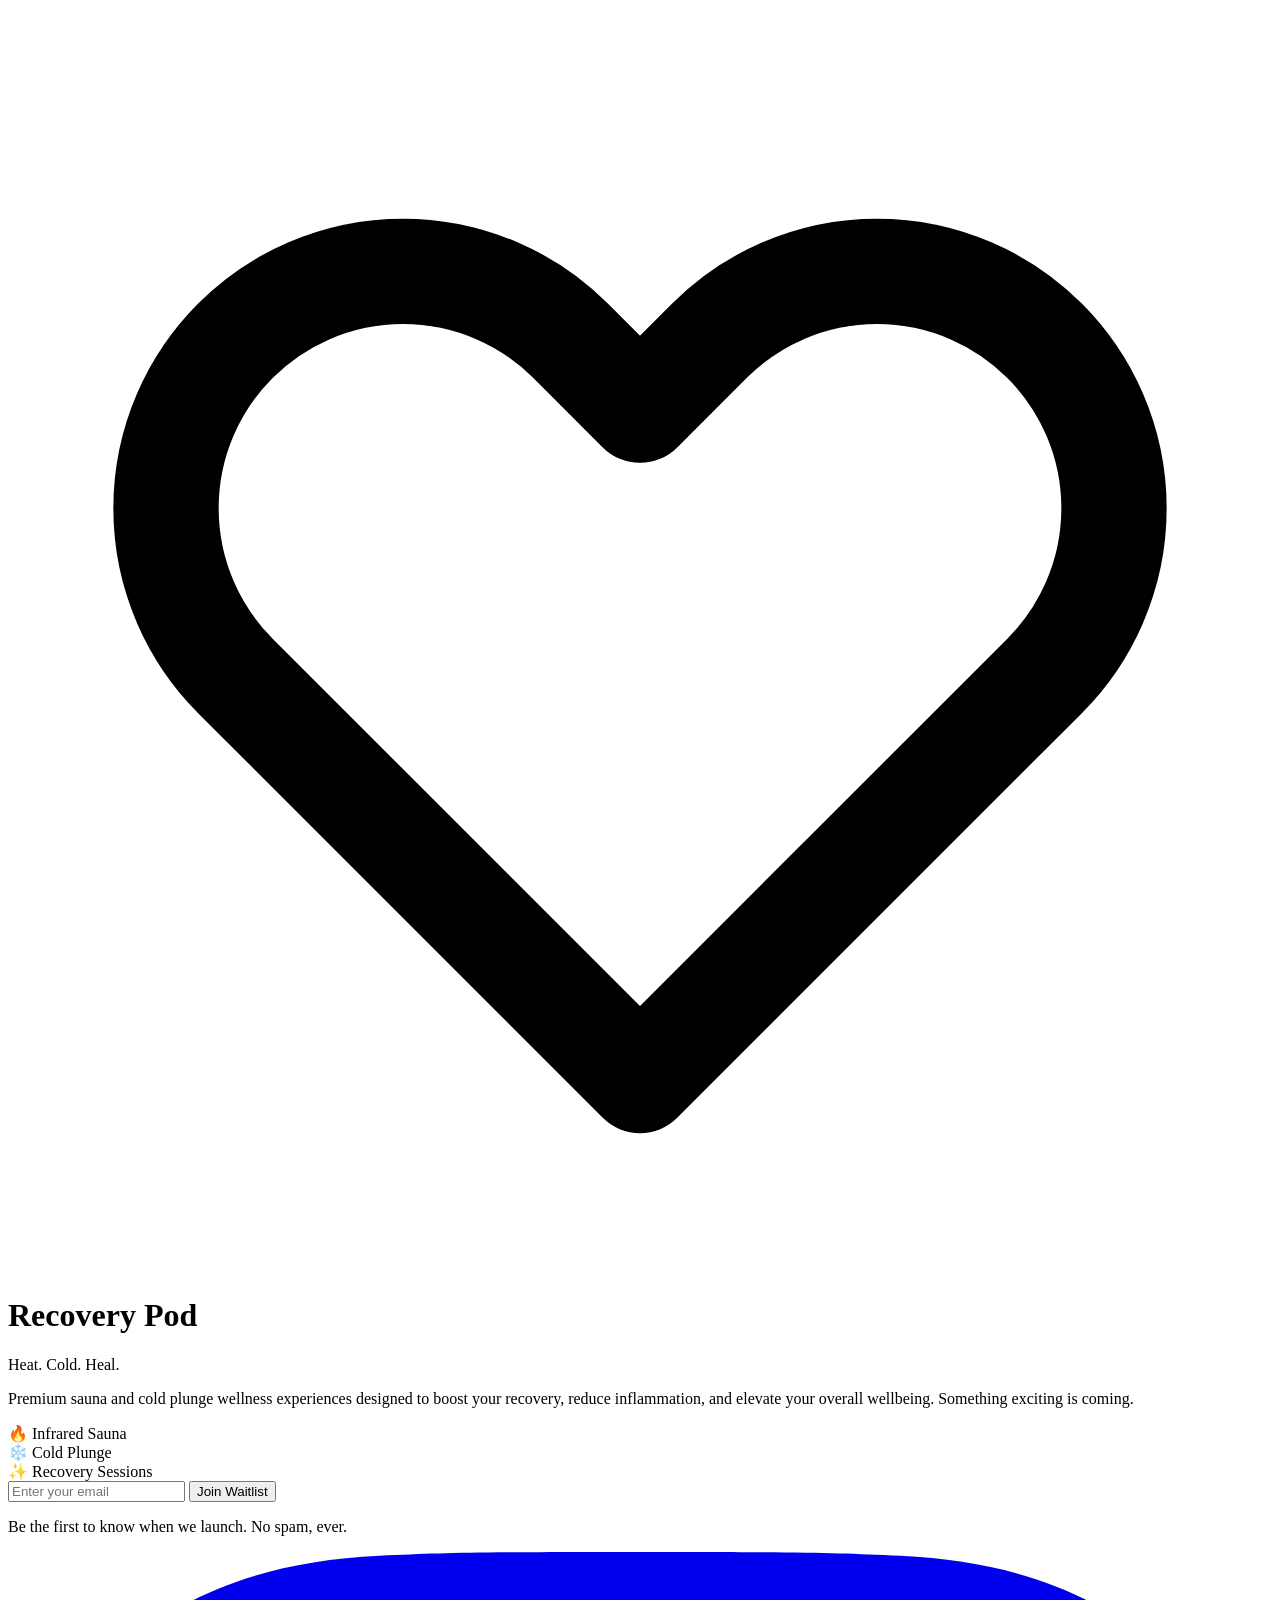
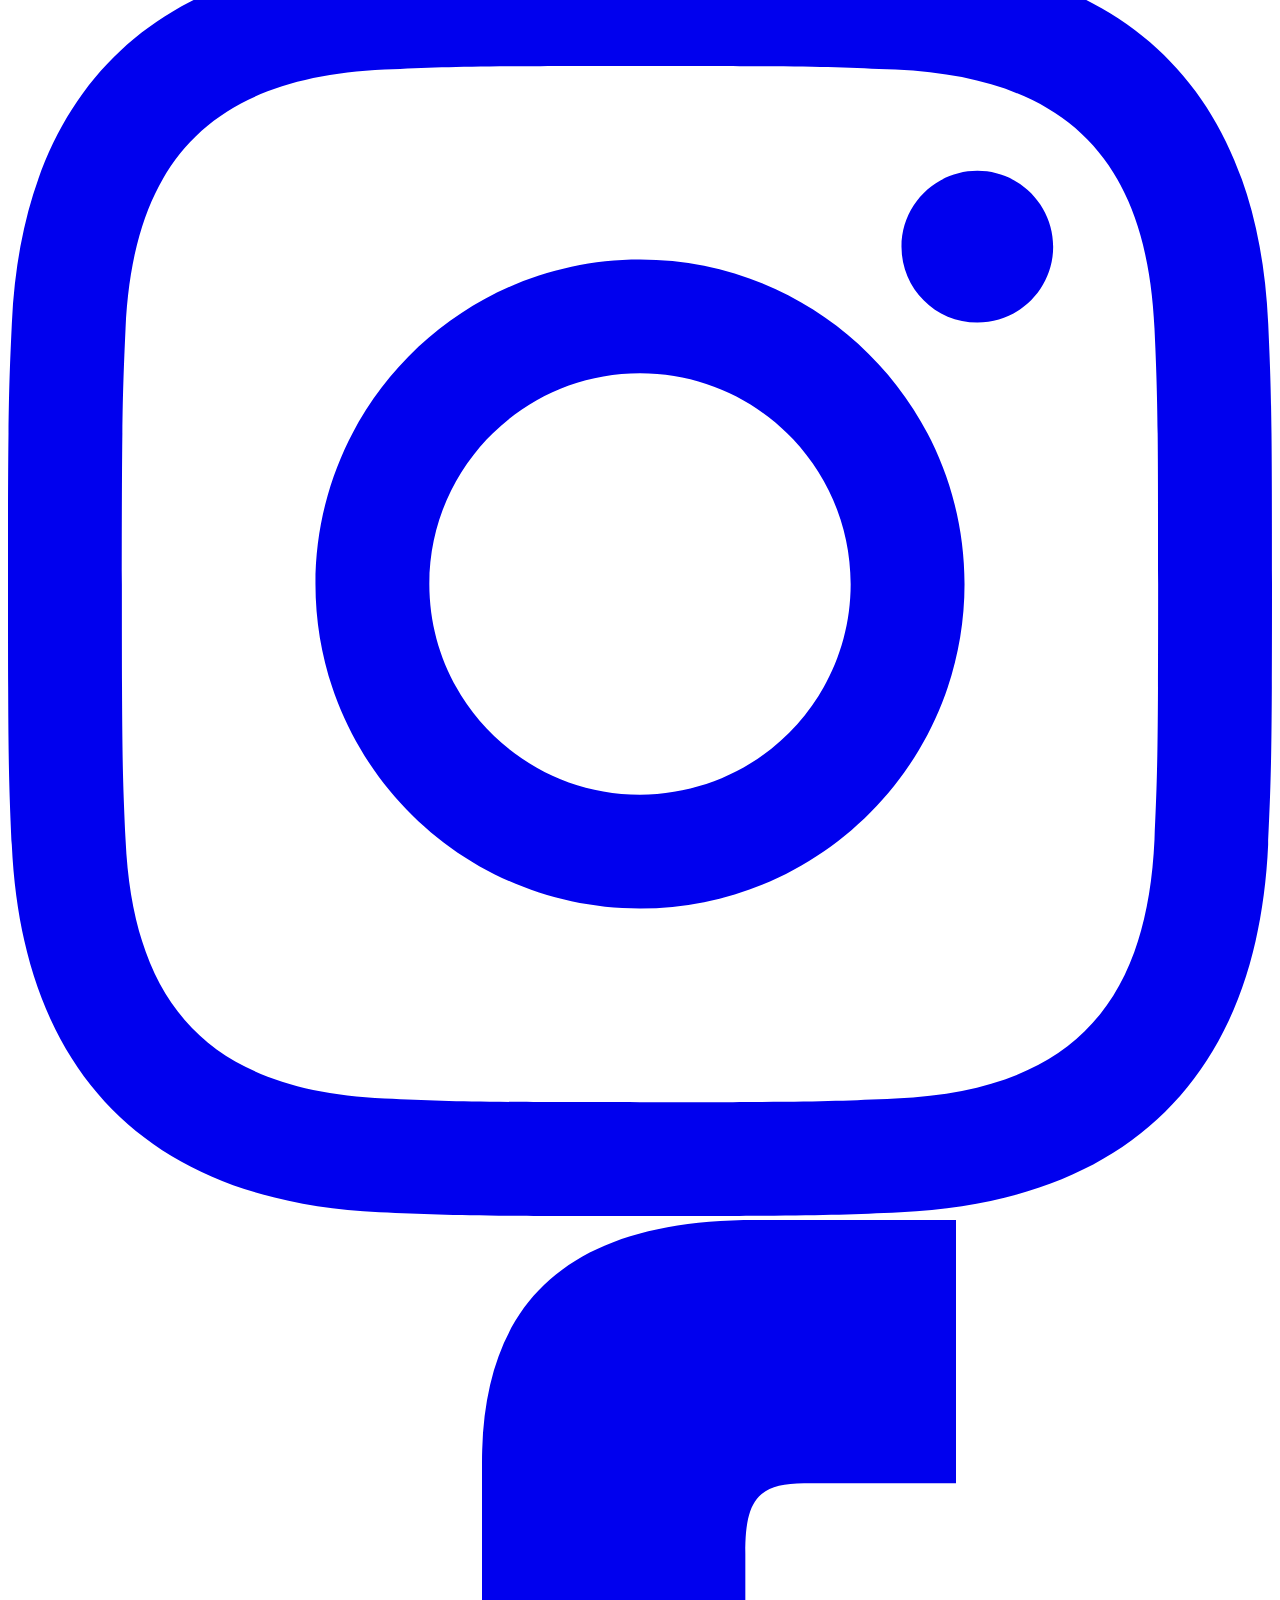
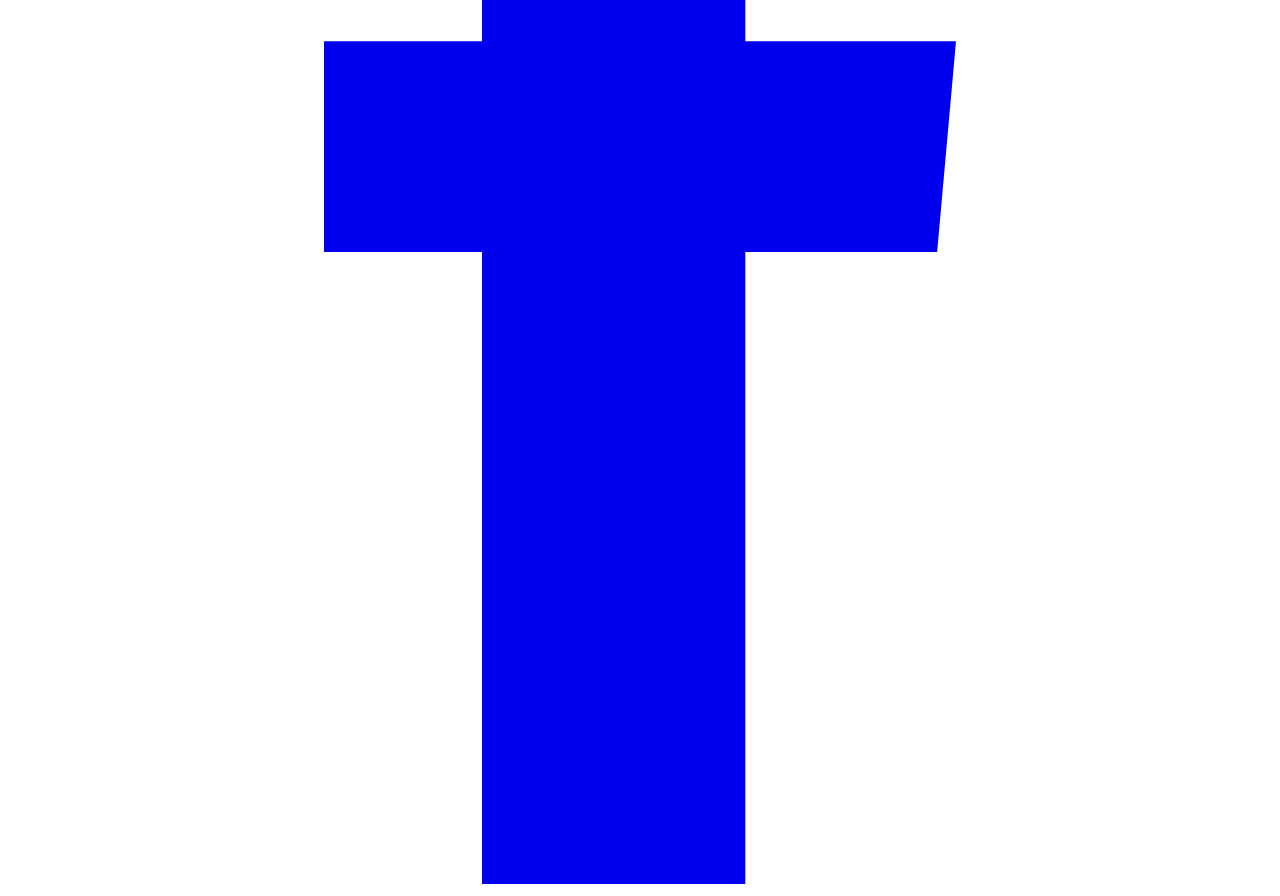
==== index.html @ ea2c0486 "Initial commit: project structure and landing page" ====
<!DOCTYPE html>
<html lang="en">
<head>
  <meta charset="UTF-8">
  <meta name="viewport" content="width=device-width, initial-scale=1.0">
  <meta name="description" content="Recovery Pod - Premium sauna and cold plunge wellness experiences. Boost recovery, reduce inflammation, and elevate your wellbeing.">
  <meta name="theme-color" content="#66B9A3">

  <title>Recovery Pod | Sauna & Cold Plunge Wellness</title>

  <!-- Fonts -->
  <link rel="preconnect" href="https://fonts.googleapis.com">
  <link rel="preconnect" href="https://fonts.gstatic.com" crossorigin>
  <link href="https://fonts.googleapis.com/css2?family=Inter:wght@400;500;700&family=Playfair+Display:wght@700&display=swap" rel="stylesheet">

  <!-- Styles -->
  <link rel="stylesheet" href="css/main.css">
</head>
<body>
  <main class="landing">
    <div class="landing__content">
      <!-- Logo Icon -->
      <div class="landing__icon">
        <svg xmlns="http://www.w3.org/2000/svg" fill="none" viewBox="0 0 24 24" stroke="currentColor" stroke-width="2">
          <path stroke-linecap="round" stroke-linejoin="round" d="M4.318 6.318a4.5 4.5 0 000 6.364L12 20.364l7.682-7.682a4.5 4.5 0 00-6.364-6.364L12 7.636l-1.318-1.318a4.5 4.5 0 00-6.364 0z" />
        </svg>
      </div>

      <!-- Title -->
      <h1 class="landing__title">Recovery Pod</h1>
      <p class="landing__tagline">Heat. Cold. Heal.</p>

      <!-- Description -->
      <p class="landing__text">
        Premium sauna and cold plunge wellness experiences designed to boost your recovery,
        reduce inflammation, and elevate your overall wellbeing. Something exciting is coming.
      </p>

      <!-- Features -->
      <div class="landing__features">
        <div class="landing__feature">
          <span class="landing__feature-icon">🔥</span>
          <span>Infrared Sauna</span>
        </div>
        <div class="landing__feature">
          <span class="landing__feature-icon">❄️</span>
          <span>Cold Plunge</span>
        </div>
        <div class="landing__feature">
          <span class="landing__feature-icon">✨</span>
          <span>Recovery Sessions</span>
        </div>
      </div>

      <!-- Email Signup -->
      <form class="landing__form" id="signup-form" name="waitlist" method="POST" data-netlify="true">
        <input type="hidden" name="form-name" value="waitlist">
        <input
          type="email"
          name="email"
          class="landing__input"
          placeholder="Enter your email"
          required
          aria-label="Email address"
        >
        <button type="submit" class="btn btn--secondary landing__submit">
          Join Waitlist
        </button>
      </form>
      <p class="landing__note">Be the first to know when we launch. No spam, ever.</p>

      <!-- Social Links -->
      <div class="landing__social">
        <a href="#" class="landing__social-link" aria-label="Follow us on Instagram">
          <svg xmlns="http://www.w3.org/2000/svg" fill="currentColor" viewBox="0 0 24 24">
            <path d="M12 2.163c3.204 0 3.584.012 4.85.07 3.252.148 4.771 1.691 4.919 4.919.058 1.265.069 1.645.069 4.849 0 3.205-.012 3.584-.069 4.849-.149 3.225-1.664 4.771-4.919 4.919-1.266.058-1.644.07-4.85.07-3.204 0-3.584-.012-4.849-.07-3.26-.149-4.771-1.699-4.919-4.92-.058-1.265-.07-1.644-.07-4.849 0-3.204.013-3.583.07-4.849.149-3.227 1.664-4.771 4.919-4.919 1.266-.057 1.645-.069 4.849-.069zm0-2.163c-3.259 0-3.667.014-4.947.072-4.358.2-6.78 2.618-6.98 6.98-.059 1.281-.073 1.689-.073 4.948 0 3.259.014 3.668.072 4.948.2 4.358 2.618 6.78 6.98 6.98 1.281.058 1.689.072 4.948.072 3.259 0 3.668-.014 4.948-.072 4.354-.2 6.782-2.618 6.979-6.98.059-1.28.073-1.689.073-4.948 0-3.259-.014-3.667-.072-4.947-.196-4.354-2.617-6.78-6.979-6.98-1.281-.059-1.69-.073-4.949-.073zm0 5.838c-3.403 0-6.162 2.759-6.162 6.162s2.759 6.163 6.162 6.163 6.162-2.759 6.162-6.163c0-3.403-2.759-6.162-6.162-6.162zm0 10.162c-2.209 0-4-1.79-4-4 0-2.209 1.791-4 4-4s4 1.791 4 4c0 2.21-1.791 4-4 4zm6.406-11.845c-.796 0-1.441.645-1.441 1.44s.645 1.44 1.441 1.44c.795 0 1.439-.645 1.439-1.44s-.644-1.44-1.439-1.44z"/>
          </svg>
        </a>
        <a href="#" class="landing__social-link" aria-label="Follow us on Facebook">
          <svg xmlns="http://www.w3.org/2000/svg" fill="currentColor" viewBox="0 0 24 24">
            <path d="M9 8h-3v4h3v12h5v-12h3.642l.358-4h-4v-1.667c0-.955.192-1.333 1.115-1.333h2.885v-5h-3.808c-3.596 0-5.192 1.583-5.192 4.615v3.385z"/>
          </svg>
        </a>
      </div>
    </div>
  </main>

  <script src="js/main.js"></script>
</body>
</html>
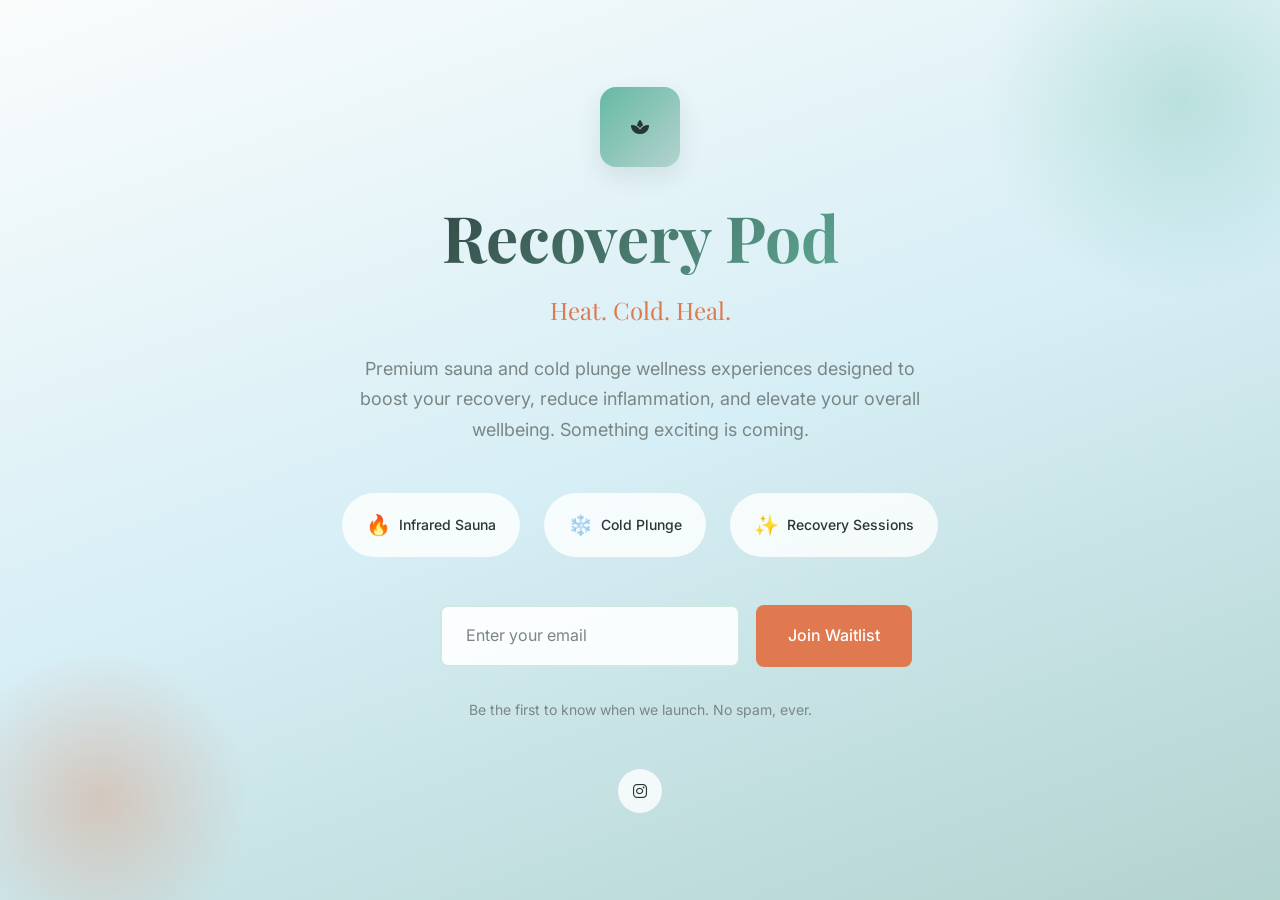
==== commit edbfc143: "Switch to Font Awesome icons, remove Facebook" ====
--- a/index.html
+++ b/index.html
@@ -13,6 +13,9 @@
   <link rel="preconnect" href="https://fonts.gstatic.com" crossorigin>
   <link href="https://fonts.googleapis.com/css2?family=Inter:wght@400;500;700&family=Playfair+Display:wght@700&display=swap" rel="stylesheet">
 
+  <!-- Font Awesome -->
+  <link rel="stylesheet" href="https://cdnjs.cloudflare.com/ajax/libs/font-awesome/6.5.1/css/all.min.css">
+
   <!-- Styles -->
   <link rel="stylesheet" href="css/main.css">
 </head>
@@ -21,9 +24,7 @@
     <div class="landing__content">
       <!-- Logo Icon -->
       <div class="landing__icon">
-        <svg xmlns="http://www.w3.org/2000/svg" fill="none" viewBox="0 0 24 24" stroke="currentColor" stroke-width="2">
-          <path stroke-linecap="round" stroke-linejoin="round" d="M4.318 6.318a4.5 4.5 0 000 6.364L12 20.364l7.682-7.682a4.5 4.5 0 00-6.364-6.364L12 7.636l-1.318-1.318a4.5 4.5 0 00-6.364 0z" />
-        </svg>
+        <i class="fa-solid fa-spa"></i>
       </div>
 
       <!-- Title -->
@@ -72,14 +73,7 @@
       <!-- Social Links -->
       <div class="landing__social">
         <a href="#" class="landing__social-link" aria-label="Follow us on Instagram">
-          <svg xmlns="http://www.w3.org/2000/svg" fill="currentColor" viewBox="0 0 24 24">
-            <path d="M12 2.163c3.204 0 3.584.012 4.85.07 3.252.148 4.771 1.691 4.919 4.919.058 1.265.069 1.645.069 4.849 0 3.205-.012 3.584-.069 4.849-.149 3.225-1.664 4.771-4.919 4.919-1.266.058-1.644.07-4.85.07-3.204 0-3.584-.012-4.849-.07-3.26-.149-4.771-1.699-4.919-4.92-.058-1.265-.07-1.644-.07-4.849 0-3.204.013-3.583.07-4.849.149-3.227 1.664-4.771 4.919-4.919 1.266-.057 1.645-.069 4.849-.069zm0-2.163c-3.259 0-3.667.014-4.947.072-4.358.2-6.78 2.618-6.98 6.98-.059 1.281-.073 1.689-.073 4.948 0 3.259.014 3.668.072 4.948.2 4.358 2.618 6.78 6.98 6.98 1.281.058 1.689.072 4.948.072 3.259 0 3.668-.014 4.948-.072 4.354-.2 6.782-2.618 6.979-6.98.059-1.28.073-1.689.073-4.948 0-3.259-.014-3.667-.072-4.947-.196-4.354-2.617-6.78-6.979-6.98-1.281-.059-1.69-.073-4.949-.073zm0 5.838c-3.403 0-6.162 2.759-6.162 6.162s2.759 6.163 6.162 6.163 6.162-2.759 6.162-6.163c0-3.403-2.759-6.162-6.162-6.162zm0 10.162c-2.209 0-4-1.79-4-4 0-2.209 1.791-4 4-4s4 1.791 4 4c0 2.21-1.791 4-4 4zm6.406-11.845c-.796 0-1.441.645-1.441 1.44s.645 1.44 1.441 1.44c.795 0 1.439-.645 1.439-1.44s-.644-1.44-1.439-1.44z"/>
-          </svg>
-        </a>
-        <a href="#" class="landing__social-link" aria-label="Follow us on Facebook">
-          <svg xmlns="http://www.w3.org/2000/svg" fill="currentColor" viewBox="0 0 24 24">
-            <path d="M9 8h-3v4h3v12h5v-12h3.642l.358-4h-4v-1.667c0-.955.192-1.333 1.115-1.333h2.885v-5h-3.808c-3.596 0-5.192 1.583-5.192 4.615v3.385z"/>
-          </svg>
+          <i class="fa-brands fa-instagram"></i>
         </a>
       </div>
     </div>
--- a/css/main.css
+++ b/css/main.css
@@ -0,0 +1,596 @@
+*,
+*::before,
+*::after {
+  box-sizing: border-box;
+  margin: 0;
+  padding: 0;
+}
+
+html {
+  -webkit-text-size-adjust: 100%;
+  scroll-behavior: smooth;
+}
+
+body {
+  min-height: 100vh;
+  text-rendering: optimizeSpeed;
+  -webkit-font-smoothing: antialiased;
+  -moz-osx-font-smoothing: grayscale;
+}
+
+ul,
+ol {
+  list-style: none;
+}
+
+a {
+  text-decoration: none;
+  color: inherit;
+}
+
+img,
+picture,
+video,
+canvas,
+svg {
+  display: block;
+  max-width: 100%;
+  height: auto;
+}
+
+input,
+button,
+textarea,
+select {
+  font: inherit;
+  color: inherit;
+}
+
+button {
+  cursor: pointer;
+  border: none;
+  background: none;
+}
+
+h1,
+h2,
+h3,
+h4,
+h5,
+h6 {
+  overflow-wrap: break-word;
+}
+
+p {
+  overflow-wrap: break-word;
+}
+
+body {
+  font-family: "Inter", -apple-system, BlinkMacSystemFont, "Segoe UI", Roboto, sans-serif;
+  font-size: 1rem;
+  font-weight: 400;
+  line-height: 1.6;
+  color: #2A3635;
+  background-color: #FFFFFF;
+}
+
+h1, h2, h3, h4, h5, h6 {
+  font-family: "Playfair Display", Georgia, serif;
+  font-weight: 700;
+  line-height: 1.2;
+  color: #2A3635;
+}
+
+h1 {
+  font-size: clamp(2rem, 5vw, 3rem);
+}
+
+h2 {
+  font-size: clamp(1.5rem, 4vw, 2rem);
+}
+
+h3 {
+  font-size: 1.5rem;
+}
+
+a {
+  color: #66B9A3;
+  transition: color 150ms ease;
+}
+a:hover {
+  color: rgb(74.0807174888, 161.9192825112, 138.6367713004);
+}
+
+::selection {
+  background-color: #B3D3CF;
+  color: #2A3635;
+}
+
+:focus-visible {
+  outline: 2px solid #66B9A3;
+  outline-offset: 2px;
+}
+
+.container {
+  width: 100%;
+  max-width: 1200px;
+  margin: 0 auto;
+  padding: 0 1.5rem;
+}
+
+.sr-only {
+  position: absolute;
+  width: 1px;
+  height: 1px;
+  padding: 0;
+  margin: -1px;
+  overflow: hidden;
+  clip: rect(0, 0, 0, 0);
+  white-space: nowrap;
+  border: 0;
+}
+
+.btn {
+  display: inline-flex;
+  align-items: center;
+  justify-content: center;
+  gap: 0.5rem;
+  padding: 1rem 2rem;
+  font-family: "Inter", -apple-system, BlinkMacSystemFont, "Segoe UI", Roboto, sans-serif;
+  font-size: 1rem;
+  font-weight: 500;
+  text-align: center;
+  border-radius: 8px;
+  transition: all 250ms ease;
+}
+.btn--primary {
+  background-color: #66B9A3;
+  color: #FFFFFF;
+}
+.btn--primary:hover {
+  background-color: rgb(77.2825112108, 168.9174887892, 144.6286995516);
+  transform: translateY(-2px);
+  box-shadow: 0 4px 6px rgba(42, 54, 53, 0.07);
+}
+.btn--secondary {
+  background-color: #E07850;
+  color: #FFFFFF;
+}
+.btn--secondary:hover {
+  background-color: rgb(217.8601941748, 93.2621359223, 45.3398058252);
+  transform: translateY(-2px);
+  box-shadow: 0 4px 6px rgba(42, 54, 53, 0.07);
+}
+.btn--outline {
+  background-color: transparent;
+  color: #66B9A3;
+  border: 2px solid #66B9A3;
+}
+.btn--outline:hover {
+  background-color: #66B9A3;
+  color: #FFFFFF;
+}
+.btn--large {
+  padding: 1.5rem 3rem;
+  font-size: 1.125rem;
+}
+
+.card {
+  background: #FFFFFF;
+  border-radius: 16px;
+  box-shadow: 0 4px 6px rgba(42, 54, 53, 0.07);
+  overflow: hidden;
+  transition: transform 250ms ease, box-shadow 250ms ease;
+}
+.card:hover {
+  transform: translateY(-4px);
+  box-shadow: 0 10px 25px rgba(42, 54, 53, 0.1);
+}
+.card__image {
+  width: 100%;
+  aspect-ratio: 16/10;
+  object-fit: cover;
+}
+.card__content {
+  padding: 1.5rem;
+}
+.card__title {
+  font-size: 1.125rem;
+  margin-bottom: 0.5rem;
+}
+.card__text {
+  color: #7A8685;
+  font-size: 0.875rem;
+}
+
+.feature-list {
+  display: flex;
+  flex-direction: column;
+  gap: 1rem;
+}
+.feature-list__item {
+  display: flex;
+  align-items: flex-start;
+  gap: 1rem;
+}
+.feature-list__icon {
+  flex-shrink: 0;
+  width: 24px;
+  height: 24px;
+  color: #66B9A3;
+}
+
+.badge {
+  display: inline-block;
+  padding: 0.5rem 1rem;
+  font-size: 0.875rem;
+  font-weight: 500;
+  border-radius: 9999px;
+  background-color: #B3D3CF;
+  color: #2A3635;
+}
+
+.form-group {
+  margin-bottom: 1.5rem;
+}
+
+.form-label {
+  display: block;
+  margin-bottom: 0.5rem;
+  font-weight: 500;
+  color: #2A3635;
+}
+
+.form-input,
+.form-select,
+.form-textarea {
+  width: 100%;
+  padding: 1rem;
+  font-size: 1rem;
+  border: 2px solid #C5CDCC;
+  border-radius: 8px;
+  background-color: #FFFFFF;
+  transition: border-color 150ms ease, box-shadow 150ms ease;
+}
+.form-input:focus,
+.form-select:focus,
+.form-textarea:focus {
+  border-color: #66B9A3;
+  box-shadow: 0 0 0 3px rgba(102, 185, 163, 0.15);
+  outline: none;
+}
+.form-input::placeholder,
+.form-select::placeholder,
+.form-textarea::placeholder {
+  color: #7A8685;
+}
+
+.form-textarea {
+  min-height: 120px;
+  resize: vertical;
+}
+
+.header {
+  position: fixed;
+  top: 0;
+  left: 0;
+  right: 0;
+  z-index: 100;
+  padding: 1rem 0;
+  background-color: rgba(255, 255, 255, 0.95);
+  backdrop-filter: blur(10px);
+  transition: box-shadow 250ms ease;
+}
+.header--scrolled {
+  box-shadow: 0 4px 6px rgba(42, 54, 53, 0.07);
+}
+.header__inner {
+  display: flex;
+  align-items: center;
+  justify-content: space-between;
+}
+
+.logo {
+  font-family: "Playfair Display", Georgia, serif;
+  font-size: 1.5rem;
+  font-weight: 700;
+  color: #66B9A3;
+}
+
+.nav__list {
+  display: flex;
+  align-items: center;
+  gap: 2rem;
+}
+.nav__link {
+  font-weight: 500;
+  color: #2A3635;
+  transition: color 150ms ease;
+}
+.nav__link:hover {
+  color: #66B9A3;
+}
+
+.hero {
+  min-height: 100vh;
+  display: flex;
+  align-items: center;
+  padding: 5rem 0;
+  background: linear-gradient(135deg, #FAFCFC 0%, #D6EEF5 100%);
+}
+.hero__content {
+  max-width: 700px;
+}
+.hero__tagline {
+  display: inline-block;
+  margin-bottom: 1.5rem;
+  padding: 0.5rem 1rem;
+  font-size: 0.875rem;
+  font-weight: 500;
+  color: #E07850;
+  background-color: rgba(224, 120, 80, 0.1);
+  border-radius: 9999px;
+}
+.hero__title {
+  margin-bottom: 1.5rem;
+}
+.hero__title span {
+  color: #66B9A3;
+}
+.hero__text {
+  font-size: 1.125rem;
+  color: #7A8685;
+  margin-bottom: 2rem;
+  max-width: 550px;
+}
+.hero__actions {
+  display: flex;
+  flex-wrap: wrap;
+  gap: 1rem;
+}
+
+.section {
+  padding: 5rem 0;
+}
+.section--teal {
+  background-color: #B3D3CF;
+}
+.section--ice {
+  background-color: #D6EEF5;
+}
+.section__header {
+  text-align: center;
+  max-width: 600px;
+  margin: 0 auto 3rem;
+}
+.section__title {
+  margin-bottom: 1rem;
+}
+.section__subtitle {
+  color: #7A8685;
+  font-size: 1.125rem;
+}
+
+.services-grid {
+  display: grid;
+  grid-template-columns: repeat(auto-fit, minmax(280px, 1fr));
+  gap: 2rem;
+}
+
+.footer {
+  padding: 3rem 0;
+  background-color: #2A3635;
+  color: #FFFFFF;
+}
+.footer__inner {
+  display: flex;
+  flex-direction: column;
+  align-items: center;
+  gap: 1.5rem;
+  text-align: center;
+}
+.footer__logo {
+  color: #66B9A3;
+}
+.footer__text {
+  color: #C5CDCC;
+  font-size: 0.875rem;
+}
+.footer__social {
+  display: flex;
+  gap: 1rem;
+}
+.footer__social-link {
+  display: flex;
+  align-items: center;
+  justify-content: center;
+  width: 40px;
+  height: 40px;
+  border-radius: 9999px;
+  background-color: rgba(255, 255, 255, 0.1);
+  color: #FFFFFF;
+  transition: background-color 150ms ease;
+}
+.footer__social-link:hover {
+  background-color: #66B9A3;
+}
+
+.landing {
+  min-height: 100vh;
+  display: flex;
+  flex-direction: column;
+  align-items: center;
+  justify-content: center;
+  padding: 2rem;
+  text-align: center;
+  background: linear-gradient(160deg, #FAFCFC 0%, #D6EEF5 50%, #B3D3CF 100%);
+  position: relative;
+  overflow: hidden;
+}
+.landing::before, .landing::after {
+  content: "";
+  position: absolute;
+  border-radius: 50%;
+  opacity: 0.3;
+  pointer-events: none;
+}
+.landing::before {
+  width: 400px;
+  height: 400px;
+  background: radial-gradient(circle, #66B9A3 0%, transparent 70%);
+  top: -100px;
+  right: -100px;
+}
+.landing::after {
+  width: 300px;
+  height: 300px;
+  background: radial-gradient(circle, #E07850 0%, transparent 70%);
+  bottom: -50px;
+  left: -50px;
+}
+.landing__content {
+  position: relative;
+  z-index: 1;
+  max-width: 600px;
+}
+.landing__icon {
+  display: flex;
+  align-items: center;
+  justify-content: center;
+  width: 80px;
+  height: 80px;
+  margin: 0 auto 2rem;
+  background: linear-gradient(135deg, #66B9A3, #B3D3CF);
+  border-radius: 16px;
+  box-shadow: 0 10px 25px rgba(42, 54, 53, 0.1);
+}
+.landing__icon svg {
+  width: 40px;
+  height: 40px;
+  color: #FFFFFF;
+}
+.landing__title {
+  font-size: clamp(2.5rem, 6vw, 4rem);
+  margin-bottom: 1rem;
+  background: linear-gradient(135deg, #2A3635 0%, #66B9A3 100%);
+  -webkit-background-clip: text;
+  -webkit-text-fill-color: transparent;
+  background-clip: text;
+}
+.landing__tagline {
+  font-family: "Playfair Display", Georgia, serif;
+  font-size: 1.5rem;
+  color: #E07850;
+  margin-bottom: 1.5rem;
+}
+.landing__text {
+  font-size: 1.125rem;
+  color: #7A8685;
+  margin-bottom: 3rem;
+  line-height: 1.7;
+}
+.landing__features {
+  display: flex;
+  flex-wrap: wrap;
+  justify-content: center;
+  gap: 1.5rem;
+  margin-bottom: 3rem;
+}
+.landing__feature {
+  display: flex;
+  align-items: center;
+  gap: 0.5rem;
+  padding: 1rem 1.5rem;
+  background: rgba(255, 255, 255, 0.8);
+  border-radius: 9999px;
+  font-size: 0.875rem;
+  font-weight: 500;
+  color: #2A3635;
+  backdrop-filter: blur(5px);
+}
+.landing__feature-icon {
+  font-size: 1.25rem;
+}
+.landing__form {
+  display: flex;
+  flex-direction: column;
+  gap: 1rem;
+  max-width: 400px;
+  margin: 0 auto 2rem;
+}
+.landing__input {
+  flex: 1;
+  padding: 1rem 1.5rem;
+  font-size: 1rem;
+  border: 2px solid rgba(102, 185, 163, 0.3);
+  border-radius: 8px;
+  background: rgba(255, 255, 255, 0.9);
+  transition: border-color 150ms ease, box-shadow 150ms ease;
+}
+.landing__input:focus {
+  border-color: #66B9A3;
+  box-shadow: 0 0 0 3px rgba(102, 185, 163, 0.15);
+  outline: none;
+}
+.landing__input::placeholder {
+  color: #7A8685;
+}
+.landing__submit {
+  white-space: nowrap;
+}
+.landing__note {
+  font-size: 0.875rem;
+  color: #7A8685;
+}
+.landing__social {
+  display: flex;
+  justify-content: center;
+  gap: 1rem;
+  margin-top: 3rem;
+}
+.landing__social-link {
+  display: flex;
+  align-items: center;
+  justify-content: center;
+  width: 44px;
+  height: 44px;
+  border-radius: 9999px;
+  background: rgba(255, 255, 255, 0.8);
+  color: #2A3635;
+  transition: all 150ms ease;
+  backdrop-filter: blur(5px);
+}
+.landing__social-link:hover {
+  background: #66B9A3;
+  color: #FFFFFF;
+  transform: translateY(-2px);
+}
+.landing__social-link svg {
+  width: 20px;
+  height: 20px;
+}
+
+@media (min-width: 576px) {
+  .landing__form {
+    flex-direction: row;
+  }
+}
+@media (max-width: 768px) {
+  .hero {
+    padding-top: 100px;
+    text-align: center;
+  }
+  .hero__content {
+    margin: 0 auto;
+  }
+  .hero__text {
+    margin-left: auto;
+    margin-right: auto;
+  }
+  .hero__actions {
+    justify-content: center;
+  }
+  .nav {
+    display: none;
+  }
+}/*# sourceMappingURL=main.css.map */
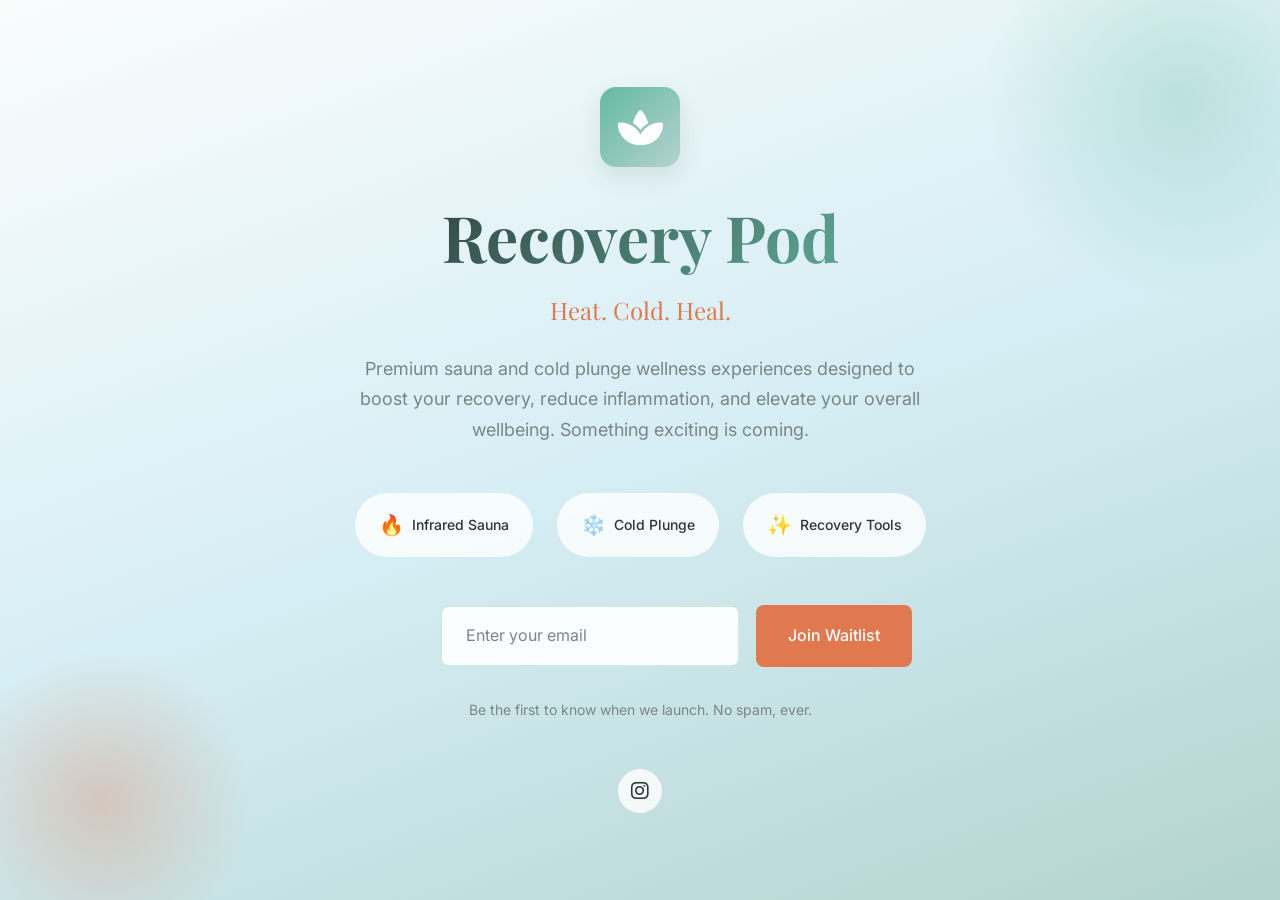
==== commit f87d3406: "Updated Instagram link" ====
--- a/index.html
+++ b/index.html
@@ -49,7 +49,7 @@
         </div>
         <div class="landing__feature">
           <span class="landing__feature-icon">✨</span>
-          <span>Recovery Sessions</span>
+          <span>Recovery Tools</span>
         </div>
       </div>
 
@@ -72,7 +72,7 @@
 
       <!-- Social Links -->
       <div class="landing__social">
-        <a href="#" class="landing__social-link" aria-label="Follow us on Instagram">
+        <a href="https://www.instagram.com/therecoverypodcontrasttherapy" class="landing__social-link" aria-label="Follow us on Instagram">
           <i class="fa-brands fa-instagram"></i>
         </a>
       </div>
--- a/css/main.css
+++ b/css/main.css
@@ -463,10 +463,7 @@
   background: linear-gradient(135deg, #66B9A3, #B3D3CF);
   border-radius: 16px;
   box-shadow: 0 10px 25px rgba(42, 54, 53, 0.1);
-}
-.landing__icon svg {
-  width: 40px;
-  height: 40px;
+  font-size: 2.5rem;
   color: #FFFFFF;
 }
 .landing__title {
@@ -559,15 +556,12 @@
   color: #2A3635;
   transition: all 150ms ease;
   backdrop-filter: blur(5px);
+  font-size: 1.25rem;
 }
 .landing__social-link:hover {
   background: #66B9A3;
   color: #FFFFFF;
   transform: translateY(-2px);
-}
-.landing__social-link svg {
-  width: 20px;
-  height: 20px;
 }
 
 @media (min-width: 576px) {
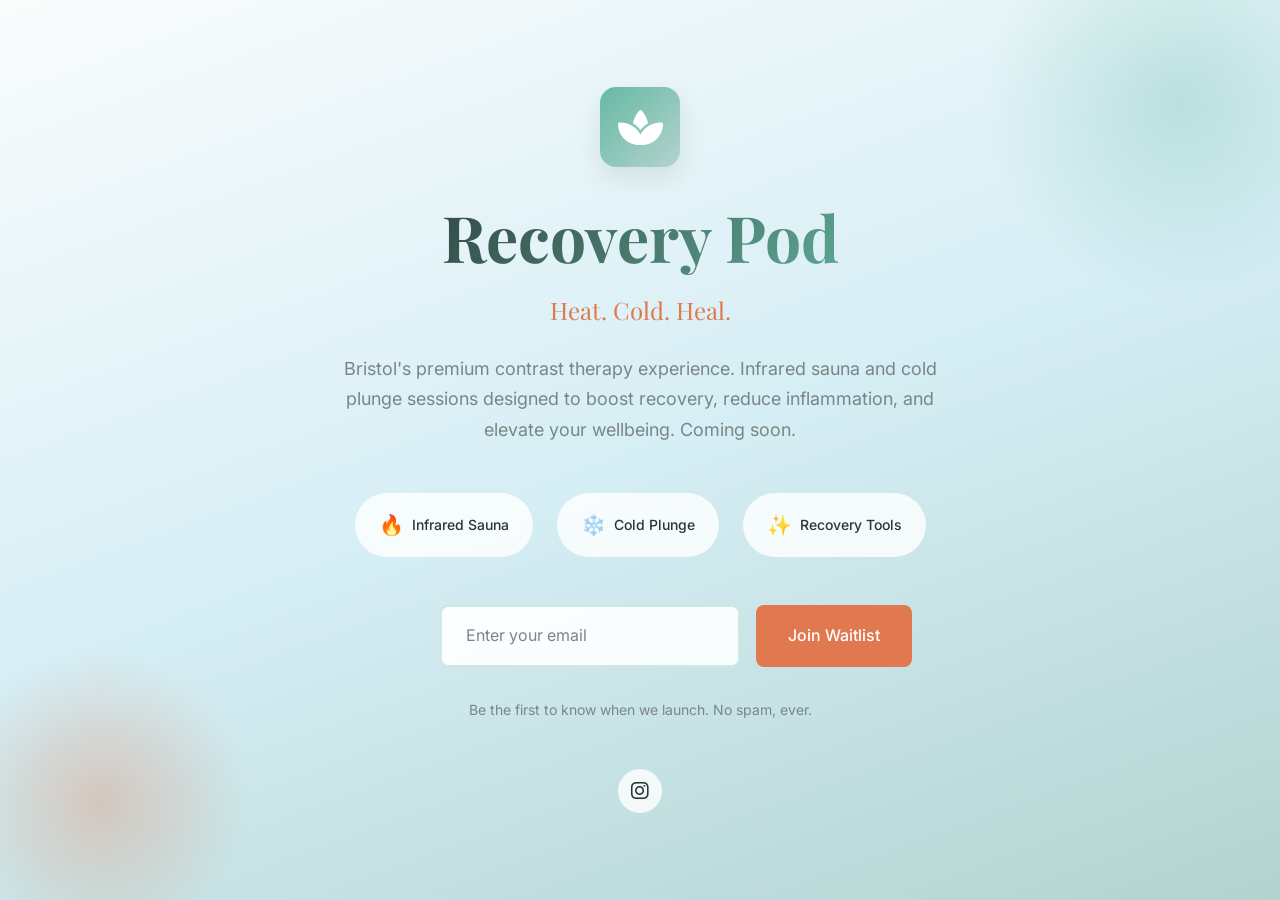
==== commit 35dd3bff: "Add SEO meta tags, structured data, robots.txt and sitemap" ====
--- a/index.html
+++ b/index.html
@@ -1,12 +1,39 @@
 <!DOCTYPE html>
-<html lang="en">
+<html lang="en-GB">
 <head>
   <meta charset="UTF-8">
   <meta name="viewport" content="width=device-width, initial-scale=1.0">
-  <meta name="description" content="Recovery Pod - Premium sauna and cold plunge wellness experiences. Boost recovery, reduce inflammation, and elevate your wellbeing.">
+
+  <!-- Primary Meta Tags -->
+  <title>Recovery Pod Bristol | Sauna & Cold Plunge Contrast Therapy</title>
+  <meta name="description" content="Bristol's premium sauna and cold plunge contrast therapy. Infrared sauna, ice baths, and recovery sessions to reduce inflammation, boost recovery, and elevate wellbeing.">
+  <meta name="keywords" content="sauna Bristol, cold plunge Bristol, contrast therapy Bristol, ice bath Bristol, infrared sauna Bristol, recovery Bristol, wellness Bristol, cold water therapy">
+  <meta name="author" content="Recovery Pod">
   <meta name="theme-color" content="#66B9A3">
 
-  <title>Recovery Pod | Sauna & Cold Plunge Wellness</title>
+  <!-- Geo Tags for Local SEO -->
+  <meta name="geo.region" content="GB-BST">
+  <meta name="geo.placename" content="Bristol">
+  <meta name="geo.position" content="51.4545;-2.5879">
+  <meta name="ICBM" content="51.4545, -2.5879">
+
+  <!-- Canonical URL (update when you have final domain) -->
+  <link rel="canonical" href="https://recoverypod.jamesiles.uk/">
+
+  <!-- Open Graph / Facebook -->
+  <meta property="og:type" content="website">
+  <meta property="og:url" content="https://recoverypod.jamesiles.uk/">
+  <meta property="og:title" content="Recovery Pod Bristol | Sauna & Cold Plunge Contrast Therapy">
+  <meta property="og:description" content="Bristol's premium sauna and cold plunge contrast therapy. Infrared sauna, ice baths, and recovery sessions to boost your wellbeing.">
+  <meta property="og:image" content="https://recoverypod.jamesiles.uk/assets/images/og-image.jpg">
+  <meta property="og:locale" content="en_GB">
+
+  <!-- Twitter -->
+  <meta name="twitter:card" content="summary_large_image">
+  <meta name="twitter:url" content="https://recoverypod.jamesiles.uk/">
+  <meta name="twitter:title" content="Recovery Pod Bristol | Sauna & Cold Plunge Contrast Therapy">
+  <meta name="twitter:description" content="Bristol's premium sauna and cold plunge contrast therapy. Infrared sauna, ice baths, and recovery sessions to boost your wellbeing.">
+  <meta name="twitter:image" content="https://recoverypod.jamesiles.uk/assets/images/og-image.jpg">
 
   <!-- Fonts -->
   <link rel="preconnect" href="https://fonts.googleapis.com">
@@ -18,6 +45,43 @@
 
   <!-- Styles -->
   <link rel="stylesheet" href="css/main.css">
+
+  <!-- Structured Data - LocalBusiness -->
+  <script type="application/ld+json">
+  {
+    "@context": "https://schema.org",
+    "@type": "HealthAndBeautyBusiness",
+    "name": "Recovery Pod",
+    "description": "Premium sauna and cold plunge contrast therapy in Bristol. Infrared sauna, ice baths, and recovery sessions.",
+    "url": "https://recoverypod.jamesiles.uk/",
+    "logo": "https://recoverypod.jamesiles.uk/assets/images/logo.png",
+    "image": "https://recoverypod.jamesiles.uk/assets/images/og-image.jpg",
+    "address": {
+      "@type": "PostalAddress",
+      "addressLocality": "Bristol",
+      "addressRegion": "Bristol",
+      "addressCountry": "GB"
+    },
+    "geo": {
+      "@type": "GeoCoordinates",
+      "latitude": 51.4545,
+      "longitude": -2.5879
+    },
+    "areaServed": {
+      "@type": "City",
+      "name": "Bristol"
+    },
+    "sameAs": [
+      "https://www.instagram.com/therecoverypodcontrasttherapy"
+    ],
+    "openingHoursSpecification": {
+      "@type": "OpeningHoursSpecification",
+      "dayOfWeek": ["Monday", "Tuesday", "Wednesday", "Thursday", "Friday", "Saturday", "Sunday"]
+    },
+    "priceRange": "££",
+    "keywords": "sauna, cold plunge, contrast therapy, ice bath, infrared sauna, recovery, wellness, Bristol"
+  }
+  </script>
 </head>
 <body>
   <main class="landing">
@@ -33,8 +97,8 @@
 
       <!-- Description -->
       <p class="landing__text">
-        Premium sauna and cold plunge wellness experiences designed to boost your recovery,
-        reduce inflammation, and elevate your overall wellbeing. Something exciting is coming.
+        Bristol's premium contrast therapy experience. Infrared sauna and cold plunge sessions
+        designed to boost recovery, reduce inflammation, and elevate your wellbeing. Coming soon.
       </p>
 
       <!-- Features -->
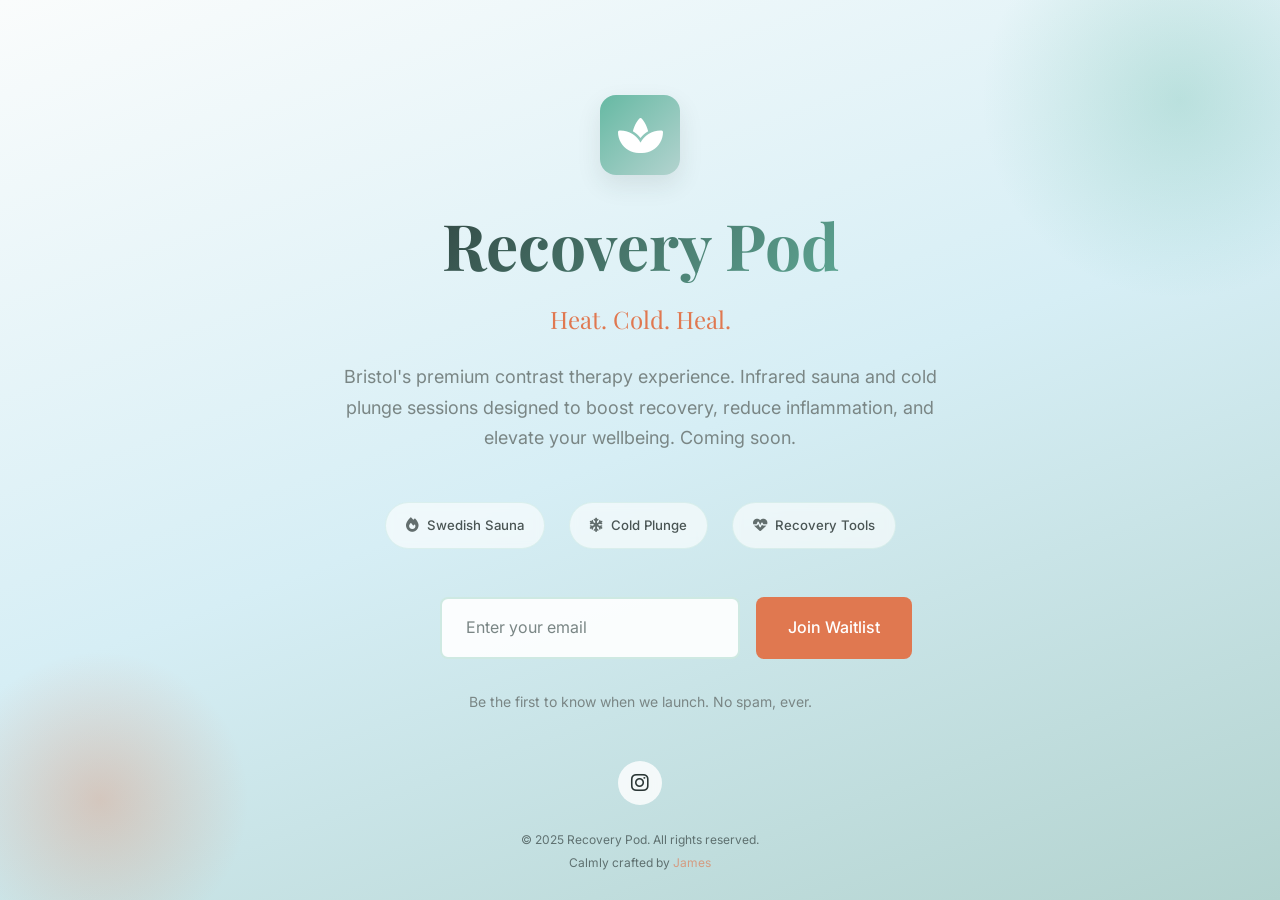
==== commit 0603841b: "Changed wording on pills, updated icons and colors and added footer" ====
--- a/index.html
+++ b/index.html
@@ -104,15 +104,15 @@
       <!-- Features -->
       <div class="landing__features">
         <div class="landing__feature">
-          <span class="landing__feature-icon">🔥</span>
-          <span>Infrared Sauna</span>
+          <i class="fa-solid fa-fire landing__feature-icon"></i>
+          <span>Swedish Sauna</span>
         </div>
         <div class="landing__feature">
-          <span class="landing__feature-icon">❄️</span>
+          <i class="fa-solid fa-snowflake landing__feature-icon"></i>
           <span>Cold Plunge</span>
         </div>
         <div class="landing__feature">
-          <span class="landing__feature-icon">✨</span>
+          <i class="fa-solid fa-heart-pulse landing__feature-icon"></i>
           <span>Recovery Tools</span>
         </div>
       </div>
@@ -141,6 +141,12 @@
         </a>
       </div>
     </div>
+
+    <!-- Footer -->
+    <footer class="landing__footer">
+      <p>&copy; 2025 Recovery Pod. All rights reserved.</p>
+      <p>Calmly crafted by <a href="https://jamesiles.uk" target="_blank">James</a></p>
+    </footer>
   </main>
 
   <script src="js/main.js"></script>
--- a/css/main.css
+++ b/css/main.css
@@ -497,16 +497,19 @@
   display: flex;
   align-items: center;
   gap: 0.5rem;
-  padding: 1rem 1.5rem;
-  background: rgba(255, 255, 255, 0.8);
+  padding: 0.75rem 1.25rem;
+  background: rgba(255, 255, 255, 0.6);
   border-radius: 9999px;
-  font-size: 0.875rem;
+  font-size: 0.825rem;
   font-weight: 500;
-  color: #2A3635;
+  color: #4A5554;
   backdrop-filter: blur(5px);
+  border: 1px solid rgba(102, 185, 163, 0.15);
 }
 .landing__feature-icon {
-  font-size: 1.25rem;
+  font-size: 0.9rem;
+  color: #4A5554;
+  opacity: 0.85;
 }
 .landing__form {
   display: flex;
@@ -562,6 +565,27 @@
   background: #66B9A3;
   color: #FFFFFF;
   transform: translateY(-2px);
+}
+.landing__footer {
+  position: absolute;
+  bottom: 1.5rem;
+  left: 0;
+  right: 0;
+  text-align: center;
+  font-size: 0.75rem;
+  color: #2A3635;
+  opacity: 0.65;
+}
+.landing__footer p {
+  margin: 0.25rem 0;
+}
+.landing__footer a {
+  color: #E07850;
+  text-decoration: none;
+  transition: opacity 150ms ease;
+}
+.landing__footer a:hover {
+  opacity: 0.7;
 }
 
 @media (min-width: 576px) {
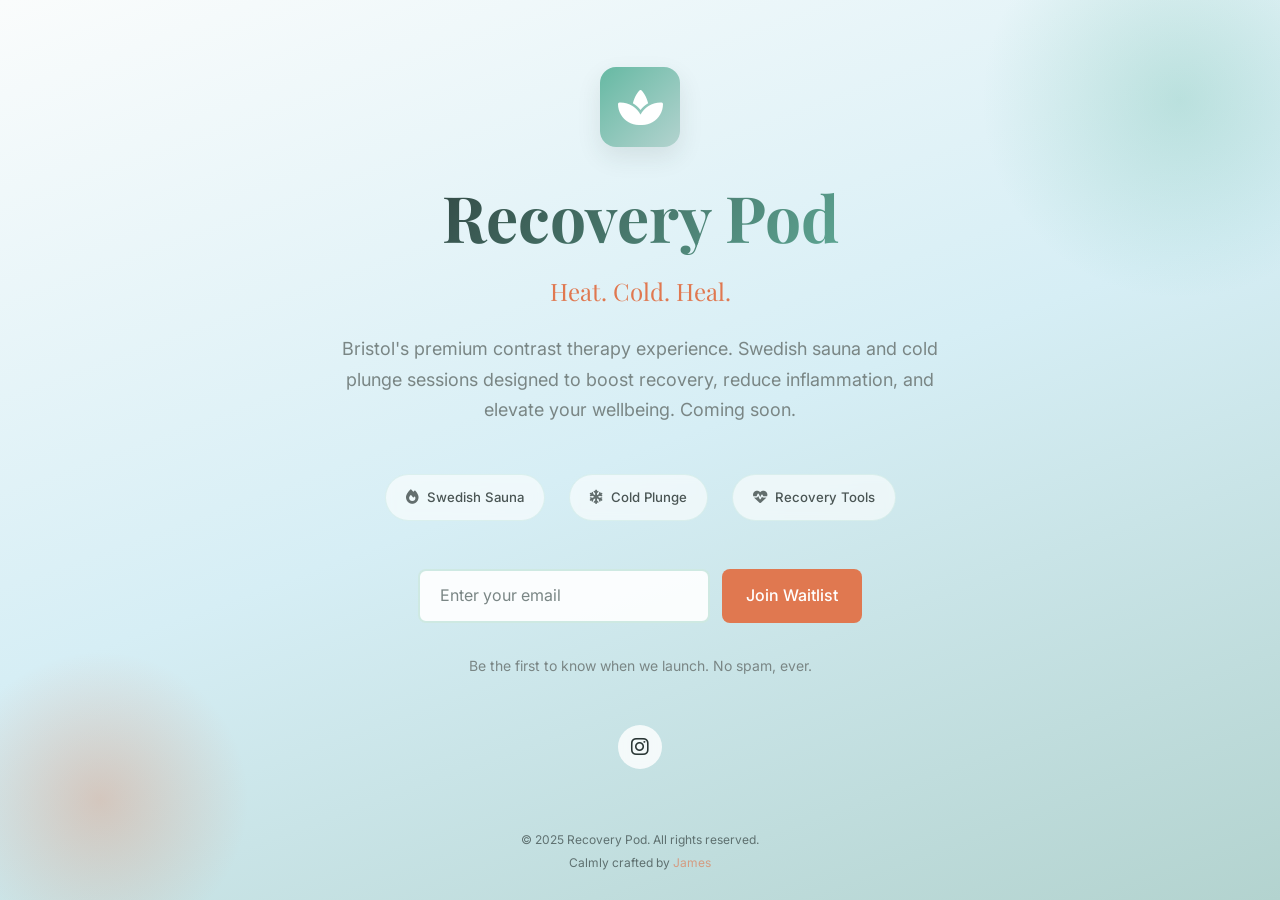
==== commit 0c99b3f2: "Added favicons and updated header tags to include swedish sauna, removal of infrared" ====
--- a/index.html
+++ b/index.html
@@ -1,154 +1,204 @@
-<!DOCTYPE html>
+<!doctype html>
 <html lang="en-GB">
-<head>
-  <meta charset="UTF-8">
-  <meta name="viewport" content="width=device-width, initial-scale=1.0">
-
-  <!-- Primary Meta Tags -->
-  <title>Recovery Pod Bristol | Sauna & Cold Plunge Contrast Therapy</title>
-  <meta name="description" content="Bristol's premium sauna and cold plunge contrast therapy. Infrared sauna, ice baths, and recovery sessions to reduce inflammation, boost recovery, and elevate wellbeing.">
-  <meta name="keywords" content="sauna Bristol, cold plunge Bristol, contrast therapy Bristol, ice bath Bristol, infrared sauna Bristol, recovery Bristol, wellness Bristol, cold water therapy">
-  <meta name="author" content="Recovery Pod">
-  <meta name="theme-color" content="#66B9A3">
-
-  <!-- Geo Tags for Local SEO -->
-  <meta name="geo.region" content="GB-BST">
-  <meta name="geo.placename" content="Bristol">
-  <meta name="geo.position" content="51.4545;-2.5879">
-  <meta name="ICBM" content="51.4545, -2.5879">
-
-  <!-- Canonical URL (update when you have final domain) -->
-  <link rel="canonical" href="https://recoverypod.jamesiles.uk/">
-
-  <!-- Open Graph / Facebook -->
-  <meta property="og:type" content="website">
-  <meta property="og:url" content="https://recoverypod.jamesiles.uk/">
-  <meta property="og:title" content="Recovery Pod Bristol | Sauna & Cold Plunge Contrast Therapy">
-  <meta property="og:description" content="Bristol's premium sauna and cold plunge contrast therapy. Infrared sauna, ice baths, and recovery sessions to boost your wellbeing.">
-  <meta property="og:image" content="https://recoverypod.jamesiles.uk/assets/images/og-image.jpg">
-  <meta property="og:locale" content="en_GB">
-
-  <!-- Twitter -->
-  <meta name="twitter:card" content="summary_large_image">
-  <meta name="twitter:url" content="https://recoverypod.jamesiles.uk/">
-  <meta name="twitter:title" content="Recovery Pod Bristol | Sauna & Cold Plunge Contrast Therapy">
-  <meta name="twitter:description" content="Bristol's premium sauna and cold plunge contrast therapy. Infrared sauna, ice baths, and recovery sessions to boost your wellbeing.">
-  <meta name="twitter:image" content="https://recoverypod.jamesiles.uk/assets/images/og-image.jpg">
-
-  <!-- Fonts -->
-  <link rel="preconnect" href="https://fonts.googleapis.com">
-  <link rel="preconnect" href="https://fonts.gstatic.com" crossorigin>
-  <link href="https://fonts.googleapis.com/css2?family=Inter:wght@400;500;700&family=Playfair+Display:wght@700&display=swap" rel="stylesheet">
-
-  <!-- Font Awesome -->
-  <link rel="stylesheet" href="https://cdnjs.cloudflare.com/ajax/libs/font-awesome/6.5.1/css/all.min.css">
-
-  <!-- Styles -->
-  <link rel="stylesheet" href="css/main.css">
-
-  <!-- Structured Data - LocalBusiness -->
-  <script type="application/ld+json">
-  {
-    "@context": "https://schema.org",
-    "@type": "HealthAndBeautyBusiness",
-    "name": "Recovery Pod",
-    "description": "Premium sauna and cold plunge contrast therapy in Bristol. Infrared sauna, ice baths, and recovery sessions.",
-    "url": "https://recoverypod.jamesiles.uk/",
-    "logo": "https://recoverypod.jamesiles.uk/assets/images/logo.png",
-    "image": "https://recoverypod.jamesiles.uk/assets/images/og-image.jpg",
-    "address": {
-      "@type": "PostalAddress",
-      "addressLocality": "Bristol",
-      "addressRegion": "Bristol",
-      "addressCountry": "GB"
-    },
-    "geo": {
-      "@type": "GeoCoordinates",
-      "latitude": 51.4545,
-      "longitude": -2.5879
-    },
-    "areaServed": {
-      "@type": "City",
-      "name": "Bristol"
-    },
-    "sameAs": [
-      "https://www.instagram.com/therecoverypodcontrasttherapy"
-    ],
-    "openingHoursSpecification": {
-      "@type": "OpeningHoursSpecification",
-      "dayOfWeek": ["Monday", "Tuesday", "Wednesday", "Thursday", "Friday", "Saturday", "Sunday"]
-    },
-    "priceRange": "££",
-    "keywords": "sauna, cold plunge, contrast therapy, ice bath, infrared sauna, recovery, wellness, Bristol"
-  }
-  </script>
-</head>
-<body>
-  <main class="landing">
-    <div class="landing__content">
-      <!-- Logo Icon -->
-      <div class="landing__icon">
-        <i class="fa-solid fa-spa"></i>
-      </div>
-
-      <!-- Title -->
-      <h1 class="landing__title">Recovery Pod</h1>
-      <p class="landing__tagline">Heat. Cold. Heal.</p>
-
-      <!-- Description -->
-      <p class="landing__text">
-        Bristol's premium contrast therapy experience. Infrared sauna and cold plunge sessions
-        designed to boost recovery, reduce inflammation, and elevate your wellbeing. Coming soon.
-      </p>
-
-      <!-- Features -->
-      <div class="landing__features">
-        <div class="landing__feature">
-          <i class="fa-solid fa-fire landing__feature-icon"></i>
-          <span>Swedish Sauna</span>
+  <head>
+    <meta charset="UTF-8" />
+    <meta name="viewport" content="width=device-width, initial-scale=1.0" />
+
+    <title>Recovery Pod Bristol | Sauna & Cold Plunge Contrast Therapy</title>
+    <meta
+      name="description"
+      content="Bristol's premium sauna and cold plunge contrast therapy. Swedish sauna, ice baths, and recovery sessions to reduce inflammation, boost recovery, and elevate wellbeing."
+    />
+    <meta
+      name="keywords"
+      content="sauna Bristol, cold plunge Bristol, contrast therapy Bristol, ice bath Bristol, Swedish sauna Bristol, recovery Bristol, wellness Bristol, cold water therapy"
+    />
+    <meta name="author" content="Recovery Pod" />
+    <meta name="theme-color" content="#66B9A3" />
+
+    <!-- Geo Tags for Local SEO -->
+    <meta name="geo.region" content="GB-BST" />
+    <meta name="geo.placename" content="Bristol" />
+    <meta name="geo.position" content="51.4545;-2.5879" />
+    <meta name="ICBM" content="51.4545, -2.5879" />
+
+    <!-- Canonical URL (update when you have final domain) -->
+    <link rel="canonical" href="https://recoverypodbristol.com/" />
+
+    <meta property="og:type" content="website" />
+    <meta property="og:url" content="https://recoverypodbristol.com/" />
+    <meta
+      property="og:title"
+      content="Recovery Pod Bristol | Sauna & Cold Plunge Contrast Therapy"
+    />
+    <meta
+      property="og:description"
+      content="Bristol's premium sauna and cold plunge contrast therapy. Swedish sauna, ice baths, and recovery sessions to boost your wellbeing."
+    />
+    <meta
+      property="og:image"
+      content="https://recoverypodbristol.com/assets/images/og-image.jpg"
+    />
+    <meta property="og:locale" content="en_GB" />
+
+    <meta name="twitter:card" content="summary_large_image" />
+    <meta name="twitter:url" content="https://recoverypodbristol.com/" />
+    <meta
+      name="twitter:title"
+      content="Recovery Pod Bristol | Sauna & Cold Plunge Contrast Therapy"
+    />
+    <meta
+      name="twitter:description"
+      content="Bristol's premium sauna and cold plunge contrast therapy. Swedish sauna, ice baths, and recovery sessions to boost your wellbeing."
+    />
+    <meta
+      name="twitter:image"
+      content="https://recoverypodbristol.com/assets/images/og-image.jpg"
+    />
+
+    <link rel="apple-touch-icon" sizes="180x180" href="/apple-touch-icon.png" />
+    <link rel="icon" type="image/png" sizes="32x32" href="/favicon-32x32.png" />
+    <link rel="icon" type="image/png" sizes="16x16" href="/favicon-16x16.png" />
+    <link rel="manifest" href="/site.webmanifest" />
+
+    <link rel="preconnect" href="https://fonts.googleapis.com" />
+    <link rel="preconnect" href="https://fonts.gstatic.com" crossorigin />
+    <link
+      href="https://fonts.googleapis.com/css2?family=Inter:wght@400;500;700&family=Playfair+Display:wght@700&display=swap"
+      rel="stylesheet"
+    />
+
+    <link
+      rel="stylesheet"
+      href="https://cdnjs.cloudflare.com/ajax/libs/font-awesome/6.5.1/css/all.min.css"
+    />
+
+    <link rel="stylesheet" href="css/main.css" />
+
+    <script type="application/ld+json">
+      {
+        "@context": "https://schema.org",
+        "@type": "HealthAndBeautyBusiness",
+        "name": "Recovery Pod",
+        "description": "Premium sauna and cold plunge contrast therapy in Bristol. Swedish sauna, ice baths, and recovery sessions.",
+        "url": "https://recoverypodbristol.com/",
+        "logo": "https://recoverypodbristol.com/assets/images/logo.png",
+        "image": "https://recoverypodbristol.com/assets/images/og-image.jpg",
+        "address": {
+          "@type": "PostalAddress",
+          "addressLocality": "Bristol",
+          "addressRegion": "Bristol",
+          "addressCountry": "GB"
+        },
+        "geo": {
+          "@type": "GeoCoordinates",
+          "latitude": 51.4545,
+          "longitude": -2.5879
+        },
+        "areaServed": {
+          "@type": "City",
+          "name": "Bristol"
+        },
+        "sameAs": ["https://www.instagram.com/therecoverypodcontrasttherapy"],
+        "openingHoursSpecification": {
+          "@type": "OpeningHoursSpecification",
+          "dayOfWeek": [
+            "Monday",
+            "Tuesday",
+            "Wednesday",
+            "Thursday",
+            "Friday",
+            "Saturday",
+            "Sunday"
+          ]
+        },
+        "priceRange": "££",
+        "keywords": "sauna, cold plunge, contrast therapy, ice bath, swedish sauna, recovery, wellness, Bristol"
+      }
+    </script>
+  </head>
+  <body>
+    <main class="landing">
+      <div class="landing__content">
+        <!-- Logo Icon -->
+        <div class="landing__icon">
+          <i class="fa-solid fa-spa"></i>
         </div>
-        <div class="landing__feature">
-          <i class="fa-solid fa-snowflake landing__feature-icon"></i>
-          <span>Cold Plunge</span>
+
+        <!-- Title -->
+        <h1 class="landing__title">Recovery Pod</h1>
+        <p class="landing__tagline">Heat. Cold. Heal.</p>
+
+        <!-- Description -->
+        <p class="landing__text">
+          Bristol's premium contrast therapy experience. Swedish sauna and cold
+          plunge sessions designed to boost recovery, reduce inflammation, and
+          elevate your wellbeing. Coming soon.
+        </p>
+
+        <!-- Features -->
+        <div class="landing__features">
+          <div class="landing__feature">
+            <i class="fa-solid fa-fire landing__feature-icon"></i>
+            <span>Swedish Sauna</span>
+          </div>
+          <div class="landing__feature">
+            <i class="fa-solid fa-snowflake landing__feature-icon"></i>
+            <span>Cold Plunge</span>
+          </div>
+          <div class="landing__feature">
+            <i class="fa-solid fa-heart-pulse landing__feature-icon"></i>
+            <span>Recovery Tools</span>
+          </div>
         </div>
-        <div class="landing__feature">
-          <i class="fa-solid fa-heart-pulse landing__feature-icon"></i>
-          <span>Recovery Tools</span>
+
+        <!-- Email Signup -->
+        <form
+          class="landing__form"
+          id="signup-form"
+          name="waitlist"
+          method="POST"
+          data-netlify="true"
+        >
+          <input type="hidden" name="form-name" value="waitlist" />
+          <input
+            type="email"
+            name="email"
+            class="landing__input"
+            placeholder="Enter your email"
+            required
+            aria-label="Email address"
+          />
+          <button type="submit" class="btn btn--secondary landing__submit">
+            Join Waitlist
+          </button>
+        </form>
+        <p class="landing__note">
+          Be the first to know when we launch. No spam, ever.
+        </p>
+
+        <!-- Social Links -->
+        <div class="landing__social">
+          <a
+            href="https://www.instagram.com/therecoverypodcontrasttherapy"
+            class="landing__social-link"
+            aria-label="Follow us on Instagram"
+          >
+            <i class="fa-brands fa-instagram"></i>
+          </a>
         </div>
       </div>
 
-      <!-- Email Signup -->
-      <form class="landing__form" id="signup-form" name="waitlist" method="POST" data-netlify="true">
-        <input type="hidden" name="form-name" value="waitlist">
-        <input
-          type="email"
-          name="email"
-          class="landing__input"
-          placeholder="Enter your email"
-          required
-          aria-label="Email address"
-        >
-        <button type="submit" class="btn btn--secondary landing__submit">
-          Join Waitlist
-        </button>
-      </form>
-      <p class="landing__note">Be the first to know when we launch. No spam, ever.</p>
-
-      <!-- Social Links -->
-      <div class="landing__social">
-        <a href="https://www.instagram.com/therecoverypodcontrasttherapy" class="landing__social-link" aria-label="Follow us on Instagram">
-          <i class="fa-brands fa-instagram"></i>
-        </a>
-      </div>
-    </div>
-
-    <!-- Footer -->
-    <footer class="landing__footer">
-      <p>&copy; 2025 Recovery Pod. All rights reserved.</p>
-      <p>Calmly crafted by <a href="https://jamesiles.uk" target="_blank">James</a></p>
-    </footer>
-  </main>
-
-  <script src="js/main.js"></script>
-</body>
+      <!-- Footer -->
+      <footer class="landing__footer">
+        <p>&copy; 2025 Recovery Pod. All rights reserved.</p>
+        <p>
+          Calmly crafted by
+          <a href="https://jamesiles.uk" target="_blank">James</a>
+        </p>
+      </footer>
+    </main>
+
+    <script src="js/main.js"></script>
+  </body>
 </html>
--- a/css/main.css
+++ b/css/main.css
@@ -70,15 +70,15 @@
   font-size: 1rem;
   font-weight: 400;
   line-height: 1.6;
-  color: #2A3635;
-  background-color: #FFFFFF;
+  color: #2a3635;
+  background-color: #ffffff;
 }
 
 h1, h2, h3, h4, h5, h6 {
   font-family: "Playfair Display", Georgia, serif;
   font-weight: 700;
   line-height: 1.2;
-  color: #2A3635;
+  color: #2a3635;
 }
 
 h1 {
@@ -94,7 +94,7 @@
 }
 
 a {
-  color: #66B9A3;
+  color: #66b9a3;
   transition: color 150ms ease;
 }
 a:hover {
@@ -102,12 +102,12 @@
 }
 
 ::selection {
-  background-color: #B3D3CF;
-  color: #2A3635;
+  background-color: #b3d3cf;
+  color: #2a3635;
 }
 
 :focus-visible {
-  outline: 2px solid #66B9A3;
+  outline: 2px solid #66b9a3;
   outline-offset: 2px;
 }
 
@@ -144,8 +144,8 @@
   transition: all 250ms ease;
 }
 .btn--primary {
-  background-color: #66B9A3;
-  color: #FFFFFF;
+  background-color: #66b9a3;
+  color: #ffffff;
 }
 .btn--primary:hover {
   background-color: rgb(77.2825112108, 168.9174887892, 144.6286995516);
@@ -153,8 +153,8 @@
   box-shadow: 0 4px 6px rgba(42, 54, 53, 0.07);
 }
 .btn--secondary {
-  background-color: #E07850;
-  color: #FFFFFF;
+  background-color: #e07850;
+  color: #ffffff;
 }
 .btn--secondary:hover {
   background-color: rgb(217.8601941748, 93.2621359223, 45.3398058252);
@@ -163,12 +163,12 @@
 }
 .btn--outline {
   background-color: transparent;
-  color: #66B9A3;
-  border: 2px solid #66B9A3;
+  color: #66b9a3;
+  border: 2px solid #66b9a3;
 }
 .btn--outline:hover {
-  background-color: #66B9A3;
-  color: #FFFFFF;
+  background-color: #66b9a3;
+  color: #ffffff;
 }
 .btn--large {
   padding: 1.5rem 3rem;
@@ -176,7 +176,7 @@
 }
 
 .card {
-  background: #FFFFFF;
+  background: #ffffff;
   border-radius: 16px;
   box-shadow: 0 4px 6px rgba(42, 54, 53, 0.07);
   overflow: hidden;
@@ -199,7 +199,7 @@
   margin-bottom: 0.5rem;
 }
 .card__text {
-  color: #7A8685;
+  color: #7a8685;
   font-size: 0.875rem;
 }
 
@@ -217,7 +217,7 @@
   flex-shrink: 0;
   width: 24px;
   height: 24px;
-  color: #66B9A3;
+  color: #66b9a3;
 }
 
 .badge {
@@ -226,8 +226,8 @@
   font-size: 0.875rem;
   font-weight: 500;
   border-radius: 9999px;
-  background-color: #B3D3CF;
-  color: #2A3635;
+  background-color: #b3d3cf;
+  color: #2a3635;
 }
 
 .form-group {
@@ -238,7 +238,7 @@
   display: block;
   margin-bottom: 0.5rem;
   font-weight: 500;
-  color: #2A3635;
+  color: #2a3635;
 }
 
 .form-input,
@@ -247,22 +247,22 @@
   width: 100%;
   padding: 1rem;
   font-size: 1rem;
-  border: 2px solid #C5CDCC;
+  border: 2px solid #c5cdcc;
   border-radius: 8px;
-  background-color: #FFFFFF;
+  background-color: #ffffff;
   transition: border-color 150ms ease, box-shadow 150ms ease;
 }
 .form-input:focus,
 .form-select:focus,
 .form-textarea:focus {
-  border-color: #66B9A3;
+  border-color: #66b9a3;
   box-shadow: 0 0 0 3px rgba(102, 185, 163, 0.15);
   outline: none;
 }
 .form-input::placeholder,
 .form-select::placeholder,
 .form-textarea::placeholder {
-  color: #7A8685;
+  color: #7a8685;
 }
 
 .form-textarea {
@@ -294,7 +294,7 @@
   font-family: "Playfair Display", Georgia, serif;
   font-size: 1.5rem;
   font-weight: 700;
-  color: #66B9A3;
+  color: #66b9a3;
 }
 
 .nav__list {
@@ -304,11 +304,11 @@
 }
 .nav__link {
   font-weight: 500;
-  color: #2A3635;
+  color: #2a3635;
   transition: color 150ms ease;
 }
 .nav__link:hover {
-  color: #66B9A3;
+  color: #66b9a3;
 }
 
 .hero {
@@ -316,7 +316,7 @@
   display: flex;
   align-items: center;
   padding: 5rem 0;
-  background: linear-gradient(135deg, #FAFCFC 0%, #D6EEF5 100%);
+  background: linear-gradient(135deg, #fafcfc 0%, #d6eef5 100%);
 }
 .hero__content {
   max-width: 700px;
@@ -327,7 +327,7 @@
   padding: 0.5rem 1rem;
   font-size: 0.875rem;
   font-weight: 500;
-  color: #E07850;
+  color: #e07850;
   background-color: rgba(224, 120, 80, 0.1);
   border-radius: 9999px;
 }
@@ -335,11 +335,11 @@
   margin-bottom: 1.5rem;
 }
 .hero__title span {
-  color: #66B9A3;
+  color: #66b9a3;
 }
 .hero__text {
   font-size: 1.125rem;
-  color: #7A8685;
+  color: #7a8685;
   margin-bottom: 2rem;
   max-width: 550px;
 }
@@ -353,10 +353,10 @@
   padding: 5rem 0;
 }
 .section--teal {
-  background-color: #B3D3CF;
+  background-color: #b3d3cf;
 }
 .section--ice {
-  background-color: #D6EEF5;
+  background-color: #d6eef5;
 }
 .section__header {
   text-align: center;
@@ -367,7 +367,7 @@
   margin-bottom: 1rem;
 }
 .section__subtitle {
-  color: #7A8685;
+  color: #7a8685;
   font-size: 1.125rem;
 }
 
@@ -379,8 +379,8 @@
 
 .footer {
   padding: 3rem 0;
-  background-color: #2A3635;
-  color: #FFFFFF;
+  background-color: #2a3635;
+  color: #ffffff;
 }
 .footer__inner {
   display: flex;
@@ -390,10 +390,10 @@
   text-align: center;
 }
 .footer__logo {
-  color: #66B9A3;
+  color: #66b9a3;
 }
 .footer__text {
-  color: #C5CDCC;
+  color: #c5cdcc;
   font-size: 0.875rem;
 }
 .footer__social {
@@ -408,11 +408,11 @@
   height: 40px;
   border-radius: 9999px;
   background-color: rgba(255, 255, 255, 0.1);
-  color: #FFFFFF;
+  color: #ffffff;
   transition: background-color 150ms ease;
 }
 .footer__social-link:hover {
-  background-color: #66B9A3;
+  background-color: #66b9a3;
 }
 
 .landing {
@@ -423,7 +423,7 @@
   justify-content: center;
   padding: 2rem;
   text-align: center;
-  background: linear-gradient(160deg, #FAFCFC 0%, #D6EEF5 50%, #B3D3CF 100%);
+  background: linear-gradient(160deg, #fafcfc 0%, #d6eef5 50%, #b3d3cf 100%);
   position: relative;
   overflow: hidden;
 }
@@ -437,14 +437,14 @@
 .landing::before {
   width: 400px;
   height: 400px;
-  background: radial-gradient(circle, #66B9A3 0%, transparent 70%);
+  background: radial-gradient(circle, #66b9a3 0%, transparent 70%);
   top: -100px;
   right: -100px;
 }
 .landing::after {
   width: 300px;
   height: 300px;
-  background: radial-gradient(circle, #E07850 0%, transparent 70%);
+  background: radial-gradient(circle, #e07850 0%, transparent 70%);
   bottom: -50px;
   left: -50px;
 }
@@ -452,6 +452,7 @@
   position: relative;
   z-index: 1;
   max-width: 600px;
+  padding-bottom: 4rem;
 }
 .landing__icon {
   display: flex;
@@ -460,16 +461,16 @@
   width: 80px;
   height: 80px;
   margin: 0 auto 2rem;
-  background: linear-gradient(135deg, #66B9A3, #B3D3CF);
+  background: linear-gradient(135deg, #66b9a3, #b3d3cf);
   border-radius: 16px;
   box-shadow: 0 10px 25px rgba(42, 54, 53, 0.1);
   font-size: 2.5rem;
-  color: #FFFFFF;
+  color: #ffffff;
 }
 .landing__title {
   font-size: clamp(2.5rem, 6vw, 4rem);
   margin-bottom: 1rem;
-  background: linear-gradient(135deg, #2A3635 0%, #66B9A3 100%);
+  background: linear-gradient(135deg, #2a3635 0%, #66b9a3 100%);
   -webkit-background-clip: text;
   -webkit-text-fill-color: transparent;
   background-clip: text;
@@ -477,12 +478,12 @@
 .landing__tagline {
   font-family: "Playfair Display", Georgia, serif;
   font-size: 1.5rem;
-  color: #E07850;
+  color: #e07850;
   margin-bottom: 1.5rem;
 }
 .landing__text {
   font-size: 1.125rem;
-  color: #7A8685;
+  color: #7a8685;
   margin-bottom: 3rem;
   line-height: 1.7;
 }
@@ -502,25 +503,25 @@
   border-radius: 9999px;
   font-size: 0.825rem;
   font-weight: 500;
-  color: #4A5554;
+  color: #4a5554;
   backdrop-filter: blur(5px);
   border: 1px solid rgba(102, 185, 163, 0.15);
 }
 .landing__feature-icon {
   font-size: 0.9rem;
-  color: #4A5554;
+  color: #4a5554;
   opacity: 0.85;
 }
 .landing__form {
   display: flex;
   flex-direction: column;
-  gap: 1rem;
-  max-width: 400px;
+  gap: 0.75rem;
+  max-width: 320px;
   margin: 0 auto 2rem;
 }
 .landing__input {
-  flex: 1;
-  padding: 1rem 1.5rem;
+  padding: 0.75rem 1.25rem;
+  min-width: 200px;
   font-size: 1rem;
   border: 2px solid rgba(102, 185, 163, 0.3);
   border-radius: 8px;
@@ -528,19 +529,20 @@
   transition: border-color 150ms ease, box-shadow 150ms ease;
 }
 .landing__input:focus {
-  border-color: #66B9A3;
+  border-color: #66b9a3;
   box-shadow: 0 0 0 3px rgba(102, 185, 163, 0.15);
   outline: none;
 }
 .landing__input::placeholder {
-  color: #7A8685;
+  color: #7a8685;
 }
 .landing__submit {
   white-space: nowrap;
+  padding: 0.75rem 1.5rem;
 }
 .landing__note {
   font-size: 0.875rem;
-  color: #7A8685;
+  color: #7a8685;
 }
 .landing__social {
   display: flex;
@@ -556,14 +558,14 @@
   height: 44px;
   border-radius: 9999px;
   background: rgba(255, 255, 255, 0.8);
-  color: #2A3635;
+  color: #2a3635;
   transition: all 150ms ease;
   backdrop-filter: blur(5px);
   font-size: 1.25rem;
 }
 .landing__social-link:hover {
-  background: #66B9A3;
-  color: #FFFFFF;
+  background: #66b9a3;
+  color: #ffffff;
   transform: translateY(-2px);
 }
 .landing__footer {
@@ -573,14 +575,14 @@
   right: 0;
   text-align: center;
   font-size: 0.75rem;
-  color: #2A3635;
+  color: #2a3635;
   opacity: 0.65;
 }
 .landing__footer p {
   margin: 0.25rem 0;
 }
 .landing__footer a {
-  color: #E07850;
+  color: #e07850;
   text-decoration: none;
   transition: opacity 150ms ease;
 }
@@ -591,6 +593,8 @@
 @media (min-width: 576px) {
   .landing__form {
     flex-direction: row;
+    justify-content: center;
+    max-width: none;
   }
 }
 @media (max-width: 768px) {
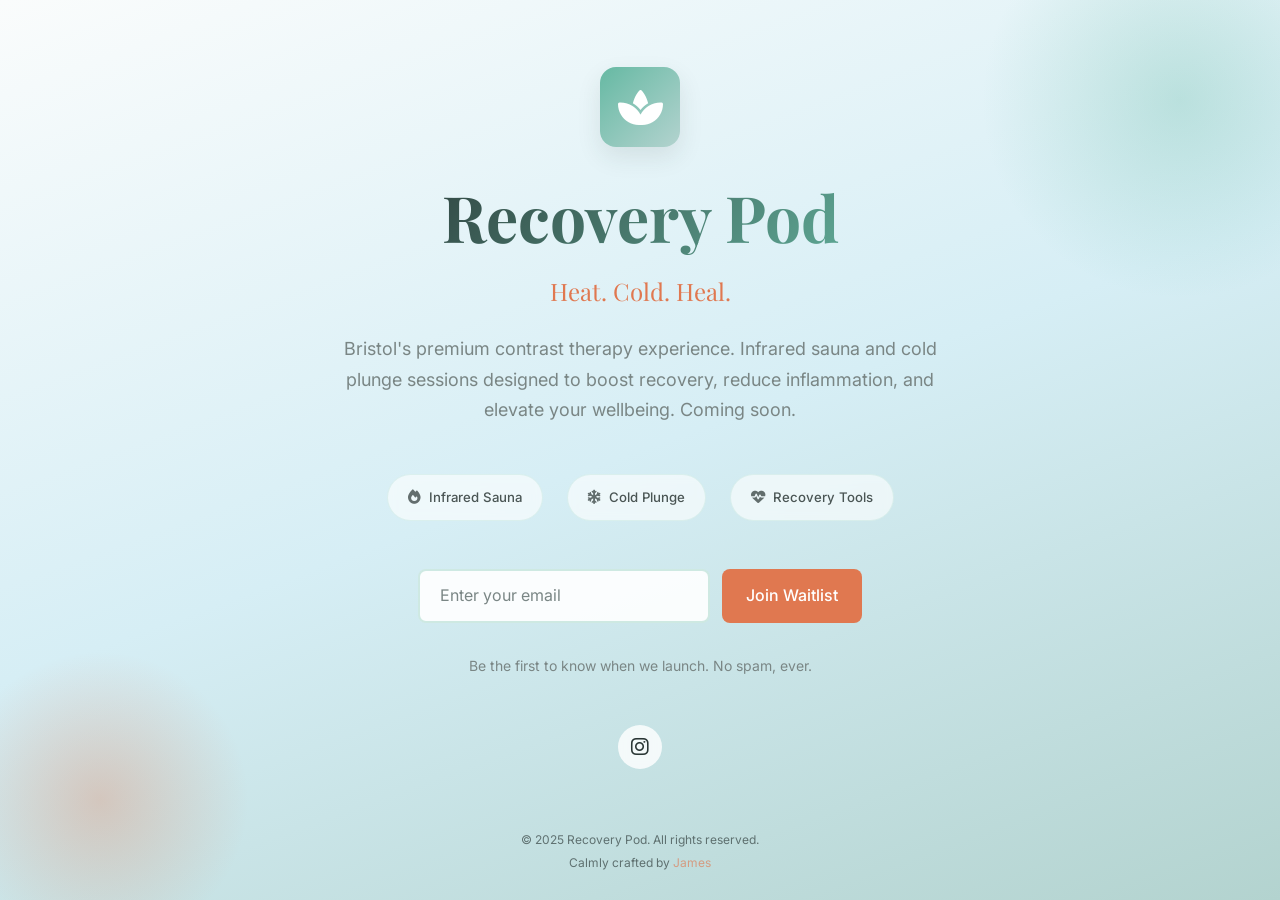
==== commit 47e6fc5c: "Added Booking and About page with Acuity Scheduling embedded. Updated refs to Swedish Sauna." ====
--- a/index.html
+++ b/index.html
@@ -7,11 +7,11 @@
     <title>Recovery Pod Bristol | Sauna & Cold Plunge Contrast Therapy</title>
     <meta
       name="description"
-      content="Bristol's premium sauna and cold plunge contrast therapy. Swedish sauna, ice baths, and recovery sessions to reduce inflammation, boost recovery, and elevate wellbeing."
+      content="Bristol's premium sauna and cold plunge contrast therapy. Infrared sauna, ice baths, and recovery sessions to reduce inflammation, boost recovery, and elevate wellbeing."
     />
     <meta
       name="keywords"
-      content="sauna Bristol, cold plunge Bristol, contrast therapy Bristol, ice bath Bristol, Swedish sauna Bristol, recovery Bristol, wellness Bristol, cold water therapy"
+      content="sauna Bristol, cold plunge Bristol, contrast therapy Bristol, ice bath Bristol, infrared sauna Bristol, recovery Bristol, wellness Bristol, cold water therapy"
     />
     <meta name="author" content="Recovery Pod" />
     <meta name="theme-color" content="#66B9A3" />
@@ -33,7 +33,7 @@
     />
     <meta
       property="og:description"
-      content="Bristol's premium sauna and cold plunge contrast therapy. Swedish sauna, ice baths, and recovery sessions to boost your wellbeing."
+      content="Bristol's premium sauna and cold plunge contrast therapy. Infrared sauna, ice baths, and recovery sessions to boost your wellbeing."
     />
     <meta
       property="og:image"
@@ -49,7 +49,7 @@
     />
     <meta
       name="twitter:description"
-      content="Bristol's premium sauna and cold plunge contrast therapy. Swedish sauna, ice baths, and recovery sessions to boost your wellbeing."
+      content="Bristol's premium sauna and cold plunge contrast therapy. Infrared sauna, ice baths, and recovery sessions to boost your wellbeing."
     />
     <meta
       name="twitter:image"
@@ -80,7 +80,7 @@
         "@context": "https://schema.org",
         "@type": "HealthAndBeautyBusiness",
         "name": "Recovery Pod",
-        "description": "Premium sauna and cold plunge contrast therapy in Bristol. Swedish sauna, ice baths, and recovery sessions.",
+        "description": "Premium sauna and cold plunge contrast therapy in Bristol. Infrared sauna, ice baths, and recovery sessions.",
         "url": "https://recoverypodbristol.com/",
         "logo": "https://recoverypodbristol.com/assets/images/logo.png",
         "image": "https://recoverypodbristol.com/assets/images/og-image.jpg",
@@ -113,7 +113,7 @@
           ]
         },
         "priceRange": "££",
-        "keywords": "sauna, cold plunge, contrast therapy, ice bath, swedish sauna, recovery, wellness, Bristol"
+        "keywords": "sauna, cold plunge, contrast therapy, ice bath, infrared sauna, recovery, wellness, Bristol"
       }
     </script>
   </head>
@@ -131,7 +131,7 @@
 
         <!-- Description -->
         <p class="landing__text">
-          Bristol's premium contrast therapy experience. Swedish sauna and cold
+          Bristol's premium contrast therapy experience. Infrared sauna and cold
           plunge sessions designed to boost recovery, reduce inflammation, and
           elevate your wellbeing. Coming soon.
         </p>
@@ -140,7 +140,7 @@
         <div class="landing__features">
           <div class="landing__feature">
             <i class="fa-solid fa-fire landing__feature-icon"></i>
-            <span>Swedish Sauna</span>
+            <span>Infrared Sauna</span>
           </div>
           <div class="landing__feature">
             <i class="fa-solid fa-snowflake landing__feature-icon"></i>
--- a/css/main.css
+++ b/css/main.css
@@ -149,6 +149,7 @@
 }
 .btn--primary:hover {
   background-color: rgb(77.2825112108, 168.9174887892, 144.6286995516);
+  color: #ffffff;
   transform: translateY(-2px);
   box-shadow: 0 4px 6px rgba(42, 54, 53, 0.07);
 }
@@ -158,6 +159,7 @@
 }
 .btn--secondary:hover {
   background-color: rgb(217.8601941748, 93.2621359223, 45.3398058252);
+  color: #ffffff;
   transform: translateY(-2px);
   box-shadow: 0 4px 6px rgba(42, 54, 53, 0.07);
 }
@@ -356,12 +358,15 @@
   background-color: #b3d3cf;
 }
 .section--ice {
-  background-color: #d6eef5;
+  background-color: rgba(214, 238, 245, 0.4);
 }
 .section__header {
   text-align: center;
   max-width: 600px;
   margin: 0 auto 3rem;
+}
+.section__header .btn {
+  margin-top: 1.5rem;
 }
 .section__title {
   margin-bottom: 1rem;
@@ -590,6 +595,180 @@
   opacity: 0.7;
 }
 
+.page {
+  background: linear-gradient(160deg, #fafcfc 0%, #d6eef5 50%, #b3d3cf 100%);
+}
+
+.hero--compact {
+  min-height: auto;
+  padding: 9rem 0 5rem;
+}
+
+.hero__content--centered {
+  margin: 0 auto;
+  text-align: center;
+}
+.hero__content--centered .hero__text {
+  margin-left: auto;
+  margin-right: auto;
+}
+
+.benefits-grid {
+  display: grid;
+  grid-template-columns: repeat(auto-fit, minmax(300px, 1fr));
+  gap: 2rem;
+}
+
+.gallery {
+  display: grid;
+  grid-template-columns: repeat(auto-fit, minmax(280px, 1fr));
+  gap: 1.5rem;
+}
+
+.gallery__item {
+  border-radius: 16px;
+  overflow: hidden;
+}
+
+.placeholder-image {
+  display: flex;
+  flex-direction: column;
+  align-items: center;
+  justify-content: center;
+  gap: 1rem;
+  width: 100%;
+  aspect-ratio: 16/10;
+  background: linear-gradient(135deg, #d6eef5 0%, #b3d3cf 100%);
+  color: #7a8685;
+  font-size: 0.875rem;
+  font-weight: 500;
+}
+.placeholder-image i {
+  font-size: 2rem;
+  color: #66b9a3;
+  opacity: 0.6;
+}
+.placeholder-image--landscape {
+  aspect-ratio: 16/9;
+}
+
+.prep-tips {
+  display: grid;
+  grid-template-columns: repeat(auto-fit, minmax(240px, 1fr));
+  gap: 2rem;
+}
+.prep-tips__card {
+  text-align: center;
+  padding: 3rem 1.5rem;
+  background: #ffffff;
+  border-radius: 16px;
+  box-shadow: 0 4px 6px rgba(42, 54, 53, 0.07);
+  transition: transform 250ms ease, box-shadow 250ms ease;
+}
+.prep-tips__card:hover {
+  transform: translateY(-4px);
+  box-shadow: 0 10px 25px rgba(42, 54, 53, 0.1);
+}
+.prep-tips__icon {
+  display: flex;
+  align-items: center;
+  justify-content: center;
+  width: 60px;
+  height: 60px;
+  margin: 0 auto 1.5rem;
+  background: linear-gradient(135deg, #d6eef5, #b3d3cf);
+  border-radius: 9999px;
+  font-size: 1.5rem;
+  color: #66b9a3;
+}
+.prep-tips__title {
+  font-family: "Playfair Display", Georgia, serif;
+  font-size: 1.125rem;
+  font-weight: 700;
+  margin-bottom: 0.5rem;
+  color: #2a3635;
+}
+.prep-tips__text {
+  font-size: 0.875rem;
+  color: #7a8685;
+  line-height: 1.6;
+}
+
+.faq {
+  max-width: 720px;
+  margin: 0 auto;
+}
+.faq__item {
+  border-bottom: 1px solid #c5cdcc;
+}
+.faq__item:first-child {
+  border-top: 1px solid #c5cdcc;
+}
+.faq__item[open] .faq__question {
+  color: #66b9a3;
+}
+.faq__item[open] .faq__question::after {
+  transform: rotate(180deg);
+}
+.faq__question {
+  display: flex;
+  align-items: center;
+  justify-content: space-between;
+  width: 100%;
+  padding: 1.5rem 0;
+  font-family: "Inter", -apple-system, BlinkMacSystemFont, "Segoe UI", Roboto, sans-serif;
+  font-size: 1.125rem;
+  font-weight: 500;
+  color: #2a3635;
+  cursor: pointer;
+  list-style: none;
+  transition: color 150ms ease;
+}
+.faq__question::-webkit-details-marker {
+  display: none;
+}
+.faq__question::marker {
+  display: none;
+  content: "";
+}
+.faq__question::after {
+  content: "\f078";
+  font-family: "Font Awesome 6 Free";
+  font-weight: 900;
+  font-size: 0.875rem;
+  color: #7a8685;
+  transition: transform 250ms ease;
+  flex-shrink: 0;
+  margin-left: 1rem;
+}
+.faq__question:hover {
+  color: #66b9a3;
+}
+.faq__answer {
+  padding: 0 0 1.5rem;
+}
+.faq__answer p {
+  font-size: 1rem;
+  color: #7a8685;
+  line-height: 1.7;
+}
+
+.nav__link--active {
+  color: #66b9a3;
+}
+
+.section--booking {
+  padding: 2rem 0;
+}
+
+.booking-embed {
+  width: 100%;
+  max-width: 100%;
+  margin: 0 auto;
+  padding: 0 2rem;
+  min-height: 500px;
+}
+
 @media (min-width: 576px) {
   .landing__form {
     flex-direction: row;
@@ -615,4 +794,21 @@
   .nav {
     display: none;
   }
-}/*# sourceMappingURL=main.css.map */+  .faq__question {
+    font-size: 1rem;
+    padding: 1rem 0;
+  }
+  .prep-tips {
+    grid-template-columns: repeat(auto-fit, minmax(200px, 1fr));
+    gap: 1rem;
+  }
+  .prep-tips__card {
+    padding: 1.5rem 1rem;
+  }
+  .benefits-grid {
+    grid-template-columns: 1fr;
+  }
+  .gallery {
+    grid-template-columns: 1fr;
+  }
+}
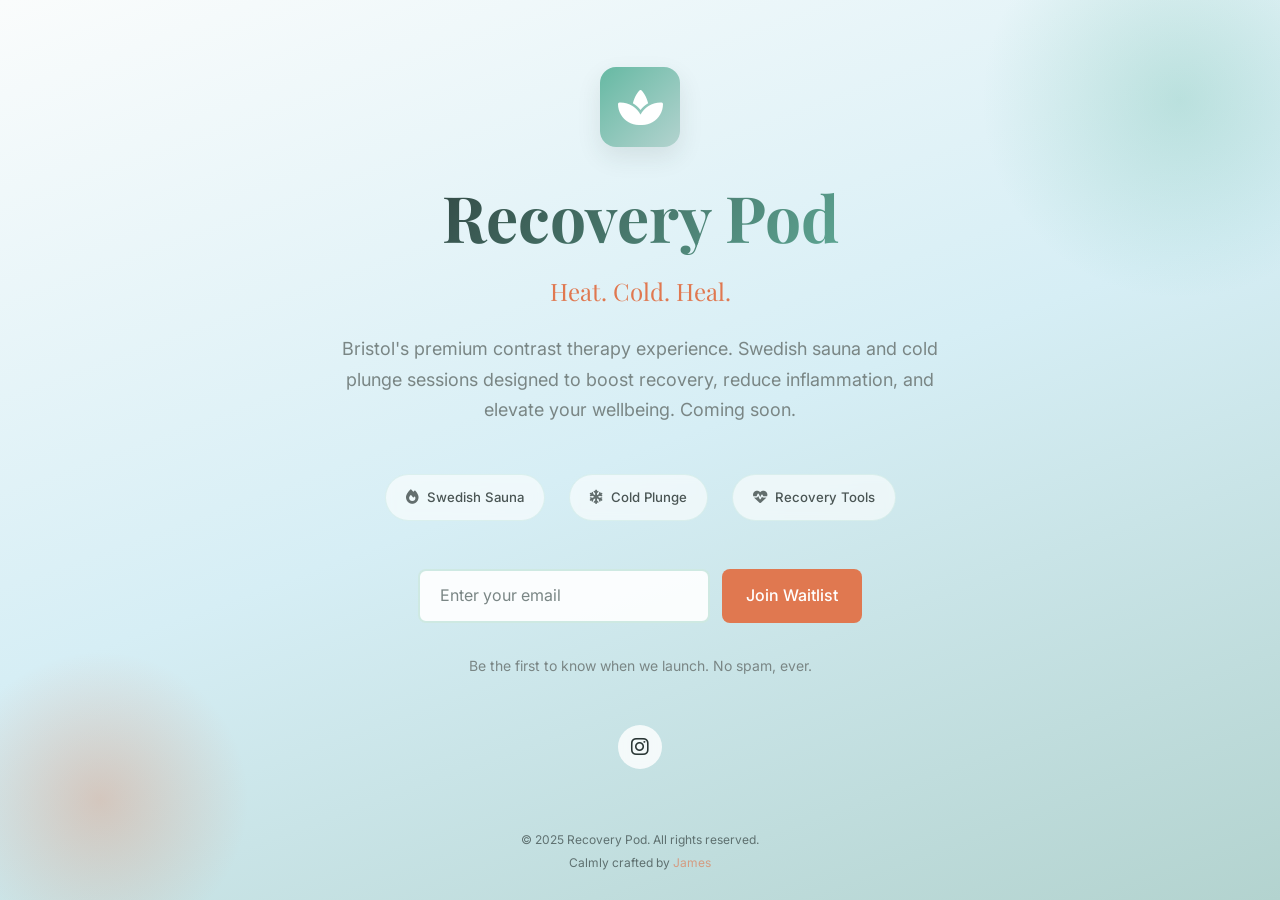
==== commit 9223d745: "Switched back to reference Swedish Sauna throughout build" ====
--- a/index.html
+++ b/index.html
@@ -7,11 +7,11 @@
     <title>Recovery Pod Bristol | Sauna & Cold Plunge Contrast Therapy</title>
     <meta
       name="description"
-      content="Bristol's premium sauna and cold plunge contrast therapy. Infrared sauna, ice baths, and recovery sessions to reduce inflammation, boost recovery, and elevate wellbeing."
+      content="Bristol's premium sauna and cold plunge contrast therapy. Swedish sauna, ice baths, and recovery sessions to reduce inflammation, boost recovery, and elevate wellbeing."
     />
     <meta
       name="keywords"
-      content="sauna Bristol, cold plunge Bristol, contrast therapy Bristol, ice bath Bristol, infrared sauna Bristol, recovery Bristol, wellness Bristol, cold water therapy"
+      content="sauna Bristol, cold plunge Bristol, contrast therapy Bristol, ice bath Bristol, Swedish sauna Bristol, recovery Bristol, wellness Bristol, cold water therapy"
     />
     <meta name="author" content="Recovery Pod" />
     <meta name="theme-color" content="#66B9A3" />
@@ -33,7 +33,7 @@
     />
     <meta
       property="og:description"
-      content="Bristol's premium sauna and cold plunge contrast therapy. Infrared sauna, ice baths, and recovery sessions to boost your wellbeing."
+      content="Bristol's premium sauna and cold plunge contrast therapy. Swedish sauna, ice baths, and recovery sessions to boost your wellbeing."
     />
     <meta
       property="og:image"
@@ -49,7 +49,7 @@
     />
     <meta
       name="twitter:description"
-      content="Bristol's premium sauna and cold plunge contrast therapy. Infrared sauna, ice baths, and recovery sessions to boost your wellbeing."
+      content="Bristol's premium sauna and cold plunge contrast therapy. Swedish sauna, ice baths, and recovery sessions to boost your wellbeing."
     />
     <meta
       name="twitter:image"
@@ -80,7 +80,7 @@
         "@context": "https://schema.org",
         "@type": "HealthAndBeautyBusiness",
         "name": "Recovery Pod",
-        "description": "Premium sauna and cold plunge contrast therapy in Bristol. Infrared sauna, ice baths, and recovery sessions.",
+        "description": "Premium sauna and cold plunge contrast therapy in Bristol. Swedish sauna, ice baths, and recovery sessions.",
         "url": "https://recoverypodbristol.com/",
         "logo": "https://recoverypodbristol.com/assets/images/logo.png",
         "image": "https://recoverypodbristol.com/assets/images/og-image.jpg",
@@ -113,7 +113,7 @@
           ]
         },
         "priceRange": "££",
-        "keywords": "sauna, cold plunge, contrast therapy, ice bath, infrared sauna, recovery, wellness, Bristol"
+        "keywords": "sauna, cold plunge, contrast therapy, ice bath, swedish sauna, recovery, wellness, Bristol"
       }
     </script>
   </head>
@@ -131,7 +131,7 @@
 
         <!-- Description -->
         <p class="landing__text">
-          Bristol's premium contrast therapy experience. Infrared sauna and cold
+          Bristol's premium contrast therapy experience. Swedish sauna and cold
           plunge sessions designed to boost recovery, reduce inflammation, and
           elevate your wellbeing. Coming soon.
         </p>
@@ -140,7 +140,7 @@
         <div class="landing__features">
           <div class="landing__feature">
             <i class="fa-solid fa-fire landing__feature-icon"></i>
-            <span>Infrared Sauna</span>
+            <span>Swedish Sauna</span>
           </div>
           <div class="landing__feature">
             <i class="fa-solid fa-snowflake landing__feature-icon"></i>
--- a/css/main.css
+++ b/css/main.css
@@ -811,4 +811,4 @@
   .gallery {
     grid-template-columns: 1fr;
   }
-}
+}/*# sourceMappingURL=main.css.map */
